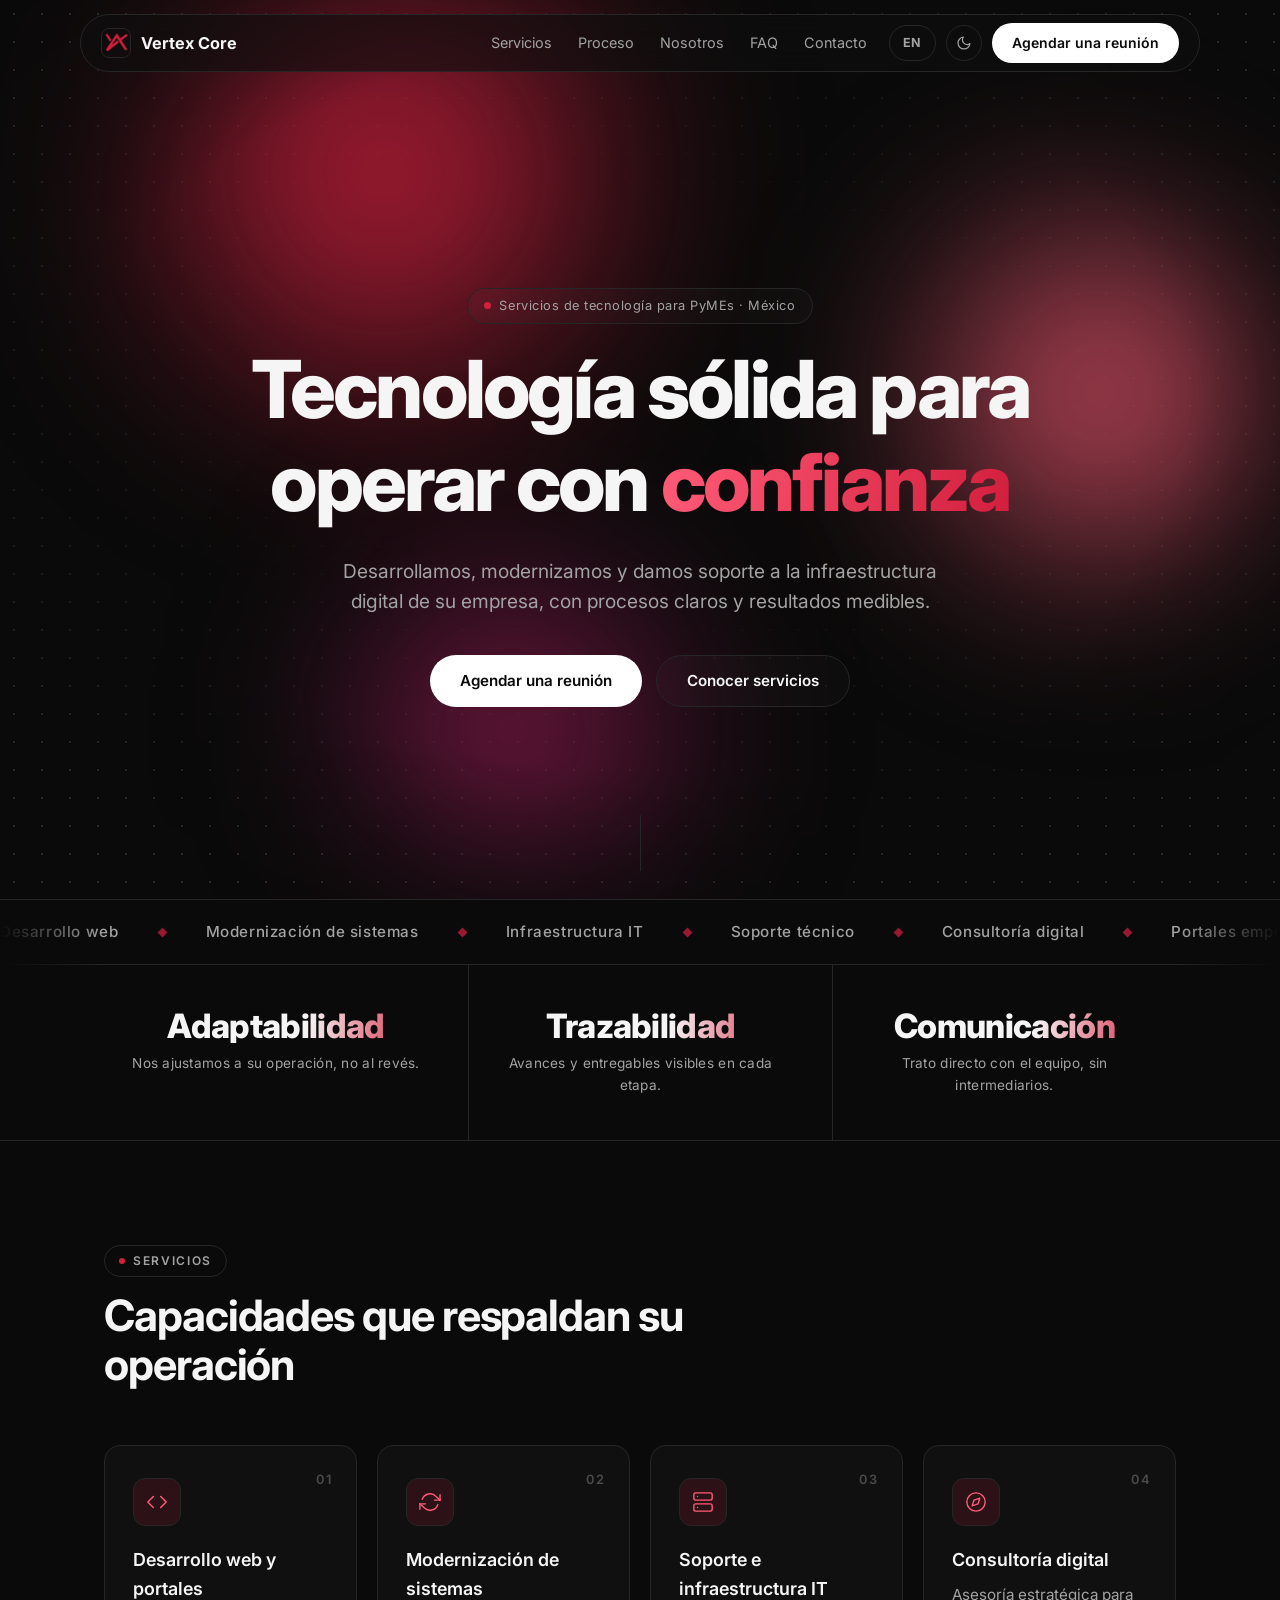
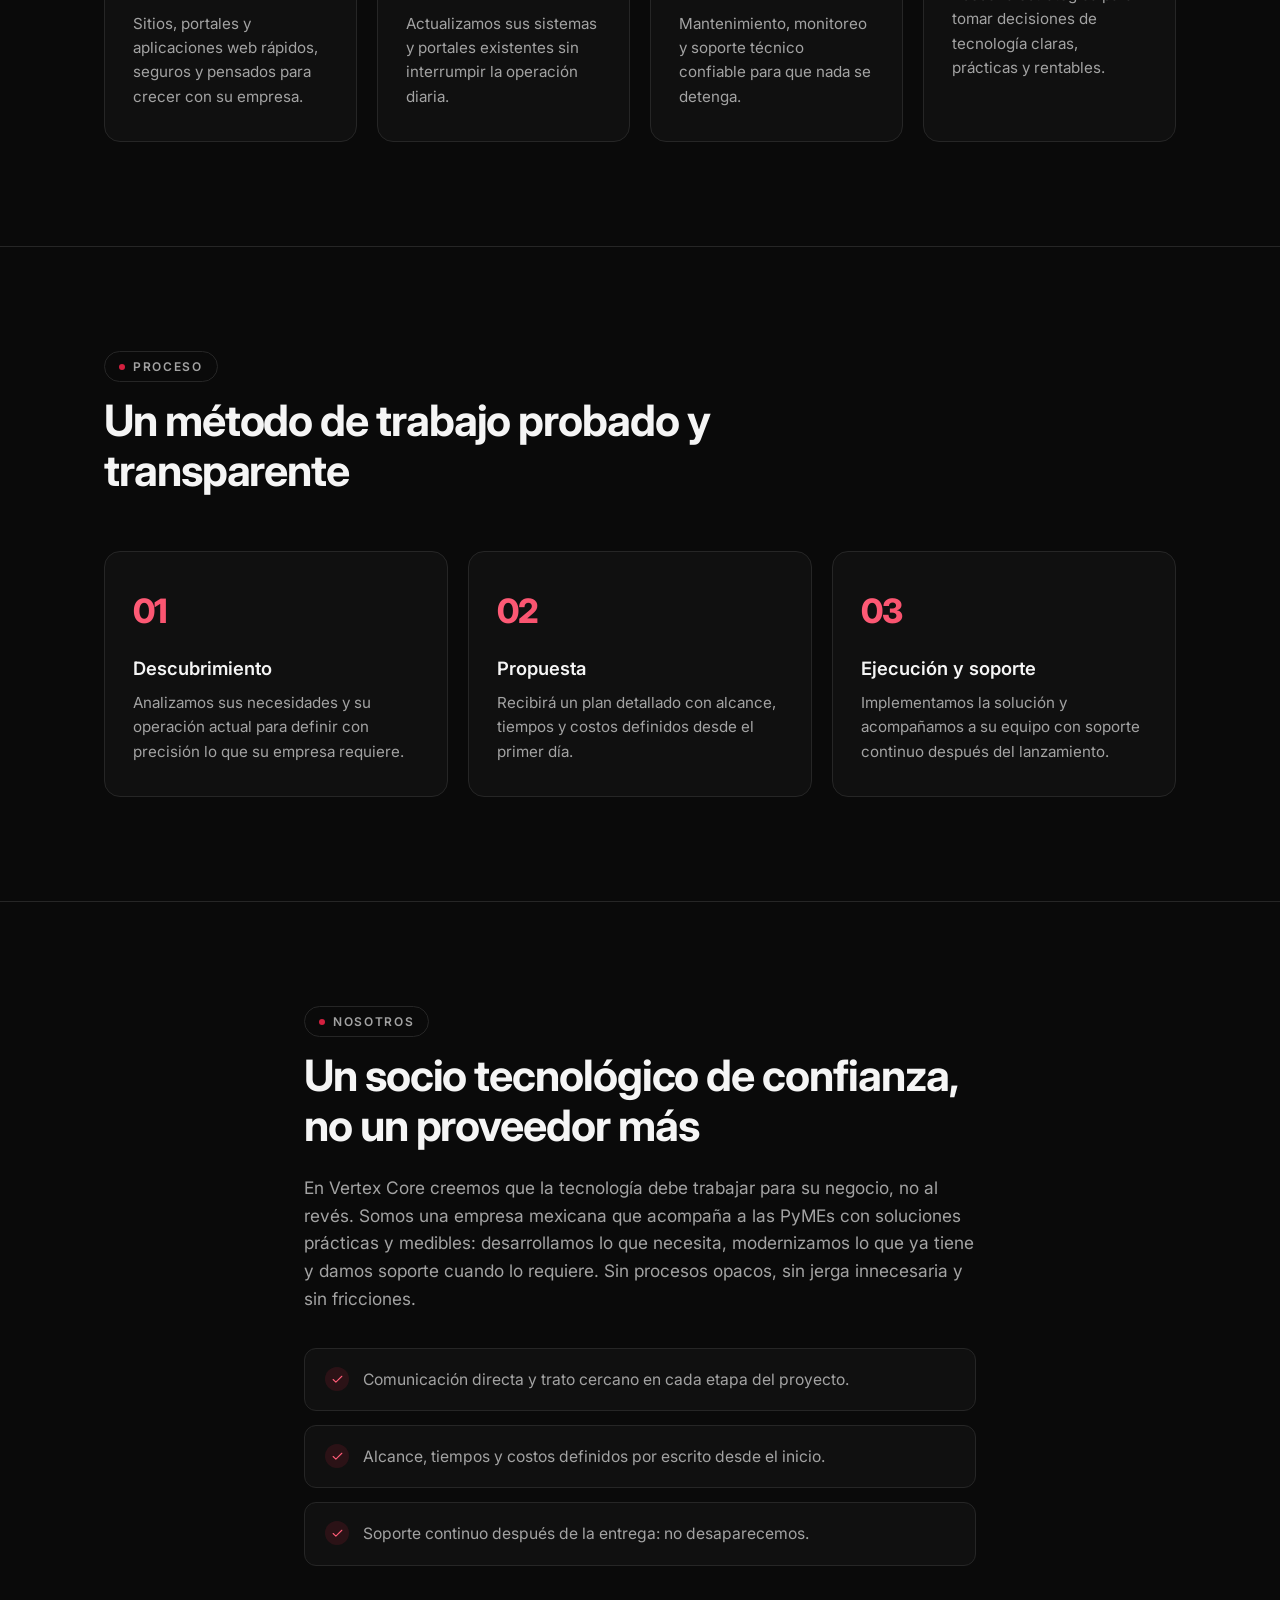
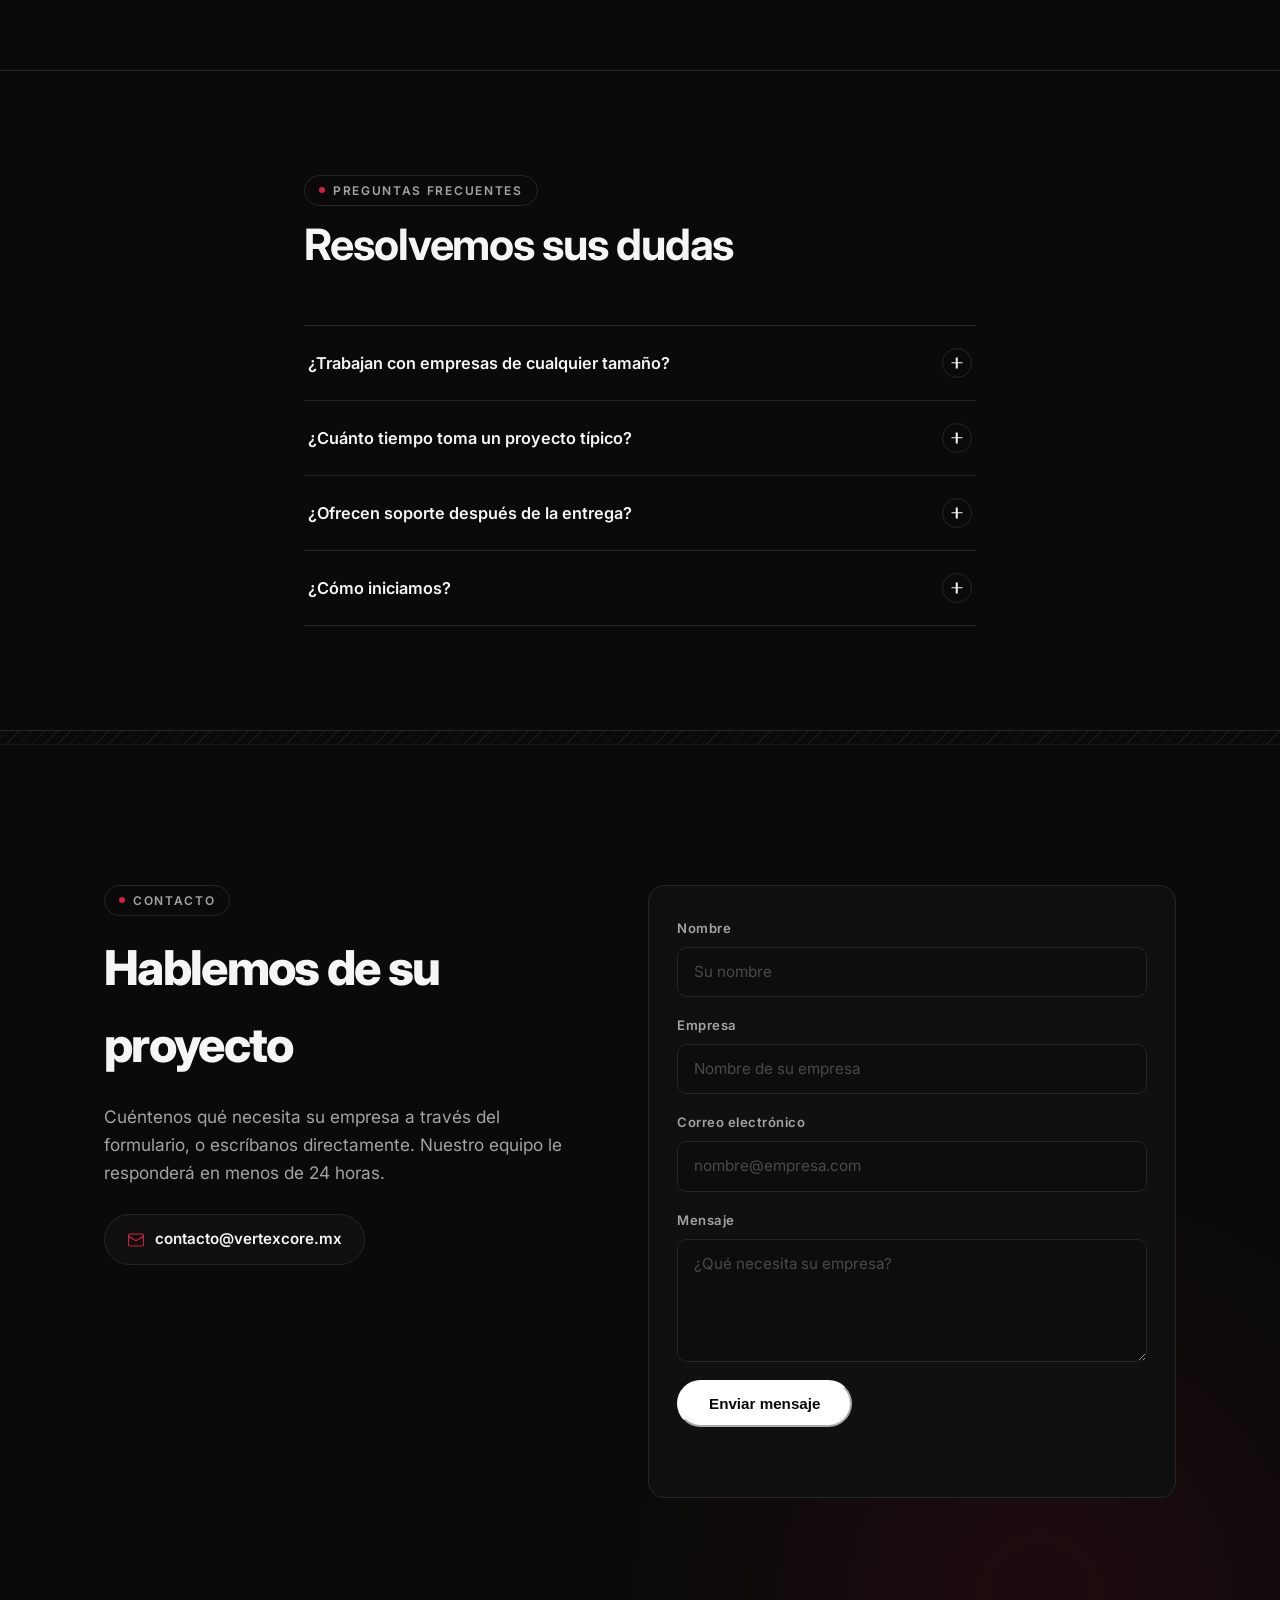
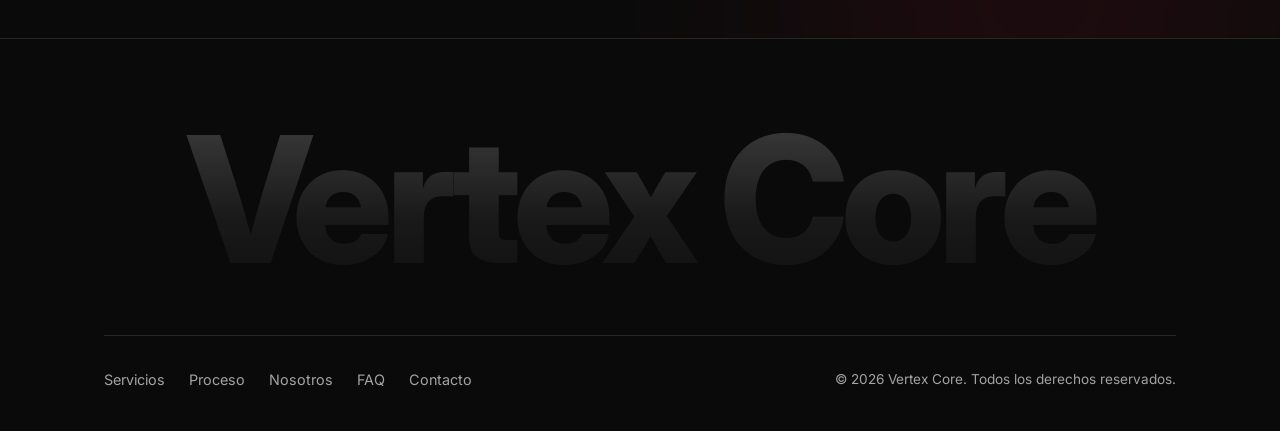
==== index.html @ cf93699a "Landing page Vertex Core: sitio estático ES/EN con tema claro/oscuro" ====
<!DOCTYPE html>
<html lang="es-MX" data-theme="dark">
<head>
  <meta charset="UTF-8" />
  <meta name="viewport" content="width=device-width, initial-scale=1.0" />

  <!-- Aplica el tema guardado antes de pintar (evita parpadeo) -->
  <script>
    document.documentElement.dataset.theme =
      localStorage.getItem("vc-theme") || "dark";
  </script>

  <!-- SEO básico -->
  <title>Vertex Core — Tecnología sólida para operar con confianza</title>
  <meta name="description" id="metaDesc" content="Vertex Core: desarrollo web, modernización de sistemas, soporte e infraestructura digital para PyMEs en México. Procesos claros y resultados medibles." />

  <!-- Open Graph -->
  <meta property="og:type" content="website" />
  <meta property="og:title" content="Vertex Core — Tecnología sólida para operar con confianza" />
  <meta property="og:description" content="Desarrollo web, modernización y soporte IT para PyMEs en México." />
  <meta property="og:locale" content="es_MX" />

  <!-- Favicon: logo de Vertex Core -->
  <link rel="icon" type="image/png" href="favicon.png" />

  <!-- Tipografía: Inter desde Google Fonts -->
  <link rel="preconnect" href="https://fonts.googleapis.com" />
  <link rel="preconnect" href="https://fonts.gstatic.com" crossorigin />
  <link href="https://fonts.googleapis.com/css2?family=Inter:wght@400;500;600;700;800&display=swap" rel="stylesheet" />

  <link rel="stylesheet" href="styles.css" />
</head>
<body>

  <!-- Velo superior: desvanece (blur progresivo) el contenido que pasa bajo la nav -->
  <div class="nav-fade" id="navFade" aria-hidden="true"></div>

  <!-- ============ NAVEGACIÓN FLOTANTE ============ -->
  <header class="nav" id="nav">
    <div class="nav__inner">
      <a href="#inicio" class="nav__logo" aria-label="Vertex Core — inicio">
        <img src="logo-128.png" alt="" class="nav__logo-mark" width="30" height="30" />
        <span class="nav__logo-text">Vertex Core</span>
      </a>

      <div class="nav__right">
        <nav class="nav__links" aria-label="Navegación principal">
          <a href="#servicios" data-i18n="nav.services">Servicios</a>
          <a href="#proceso" data-i18n="nav.process">Proceso</a>
          <a href="#nosotros" data-i18n="nav.about">Nosotros</a>
          <a href="#faq" data-i18n="nav.faq">FAQ</a>
          <a href="#contacto" data-i18n="nav.contact">Contacto</a>
        </nav>

        <!-- Toggle de idioma -->
        <button class="icon-btn icon-btn--lang" id="langToggle" aria-label="Switch to English">EN</button>

        <!-- Toggle de tema claro/oscuro -->
        <button class="icon-btn" id="themeToggle" aria-label="Cambiar tema">
          <svg class="icon-moon" viewBox="0 0 24 24" fill="none" stroke="currentColor" stroke-width="1.8" stroke-linecap="round" stroke-linejoin="round" aria-hidden="true"><path d="M21 12.79A9 9 0 1 1 11.21 3 7 7 0 0 0 21 12.79z"/></svg>
          <svg class="icon-sun" viewBox="0 0 24 24" fill="none" stroke="currentColor" stroke-width="1.8" stroke-linecap="round" stroke-linejoin="round" aria-hidden="true"><circle cx="12" cy="12" r="4"/><line x1="12" y1="2" x2="12" y2="4"/><line x1="12" y1="20" x2="12" y2="22"/><line x1="4.93" y1="4.93" x2="6.34" y2="6.34"/><line x1="17.66" y1="17.66" x2="19.07" y2="19.07"/><line x1="2" y1="12" x2="4" y2="12"/><line x1="20" y1="12" x2="22" y2="12"/><line x1="4.93" y1="19.07" x2="6.34" y2="17.66"/><line x1="17.66" y1="6.34" x2="19.07" y2="4.93"/></svg>
        </button>

        <a href="#contacto" class="btn btn--primary btn--sm nav__cta" data-i18n="nav.cta">Agendar una reunión</a>
      </div>

      <!-- Botón menú móvil -->
      <button class="nav__toggle" id="navToggle" aria-label="Abrir menú" aria-expanded="false">
        <span></span><span></span>
      </button>
    </div>

    <!-- Menú móvil desplegable -->
    <div class="nav__mobile" id="navMobile">
      <a href="#servicios" data-i18n="nav.services">Servicios</a>
      <a href="#proceso" data-i18n="nav.process">Proceso</a>
      <a href="#nosotros" data-i18n="nav.about">Nosotros</a>
      <a href="#faq" data-i18n="nav.faq">FAQ</a>
      <a href="#contacto" data-i18n="nav.contact">Contacto</a>
      <a href="#contacto" class="btn btn--primary" data-i18n="nav.cta">Agendar una reunión</a>
    </div>
  </header>

  <main id="inicio">

    <!-- ============ HERO ============ -->
    <section class="hero">
      <!-- Fondo: retícula de puntos + aurora suave con efecto "breath" -->
      <div class="hero__grid" id="heroGrid" aria-hidden="true"></div>
      <div class="hero__aurora" aria-hidden="true">
        <div class="hero__aurora-blob hero__aurora-blob--1"></div>
        <div class="hero__aurora-blob hero__aurora-blob--2"></div>
        <div class="hero__aurora-blob hero__aurora-blob--3"></div>
      </div>

      <div class="container hero__content">
        <!-- Entrada animada: cada línea sube y aparece al cargar -->
        <p class="hero__eyebrow anim-load" style="--ad: 0.1s">
          <span class="hero__eyebrow-dot"></span><span data-i18n="hero.eyebrow">Servicios de tecnología para PyMEs · México</span>
        </p>
        <h1 class="hero__title">
          <span class="line"><span class="line__inner" style="--ad: 0.25s" data-i18n="hero.l1">Tecnología sólida para</span></span>
          <span class="line"><span class="line__inner" style="--ad: 0.4s" data-i18n-html="hero.l2">operar con <span class="text-gradient">confianza</span></span></span>
        </h1>
        <p class="hero__subtitle anim-load" style="--ad: 0.6s" data-i18n="hero.subtitle">
          Desarrollamos, modernizamos y damos soporte a la infraestructura
          digital de su empresa, con procesos claros y resultados medibles.
        </p>
        <div class="hero__actions anim-load" style="--ad: 0.75s">
          <a href="#contacto" class="btn btn--primary" data-i18n="hero.cta1">Agendar una reunión</a>
          <a href="#servicios" class="btn btn--secondary" data-i18n="hero.cta2">Conocer servicios</a>
        </div>
      </div>

      <!-- Indicador de scroll -->
      <div class="hero__scroll anim-load" style="--ad: 1.1s" aria-hidden="true">
        <span class="hero__scroll-line"></span>
      </div>
    </section>

    <!-- ============ MARQUESINA DE ESPECIALIDADES ============ -->
    <div class="marquee" aria-hidden="true">
      <div class="marquee__track">
        <!-- El contenido se duplica para lograr el desplazamiento infinito -->
        <span data-i18n="mq.1">Desarrollo web</span><i></i>
        <span data-i18n="mq.2">Modernización de sistemas</span><i></i>
        <span data-i18n="mq.3">Infraestructura IT</span><i></i>
        <span data-i18n="mq.4">Soporte técnico</span><i></i>
        <span data-i18n="mq.5">Consultoría digital</span><i></i>
        <span data-i18n="mq.6">Portales empresariales</span><i></i>
        <span data-i18n="mq.1">Desarrollo web</span><i></i>
        <span data-i18n="mq.2">Modernización de sistemas</span><i></i>
        <span data-i18n="mq.3">Infraestructura IT</span><i></i>
        <span data-i18n="mq.4">Soporte técnico</span><i></i>
        <span data-i18n="mq.5">Consultoría digital</span><i></i>
        <span data-i18n="mq.6">Portales empresariales</span><i></i>
      </div>
    </div>

    <!-- ============ PILARES ============ -->
    <section class="metrics">
      <div class="container grid grid--metrics">
        <div class="metric reveal">
          <p class="metric__value metric__value--word" data-i18n="pillars.1t">Adaptabilidad</p>
          <p class="metric__label" data-i18n="pillars.1d">Nos ajustamos a su operación, no al revés.</p>
        </div>
        <div class="metric reveal">
          <p class="metric__value metric__value--word" data-i18n="pillars.2t">Trazabilidad</p>
          <p class="metric__label" data-i18n="pillars.2d">Avances y entregables visibles en cada etapa.</p>
        </div>
        <div class="metric reveal">
          <p class="metric__value metric__value--word" data-i18n="pillars.3t">Comunicación</p>
          <p class="metric__label" data-i18n="pillars.3d">Trato directo con el equipo, sin intermediarios.</p>
        </div>
      </div>
    </section>

    <!-- ============ SERVICIOS ============ -->
    <section class="section" id="servicios">
      <div class="container">
        <div class="section__head reveal">
          <p class="section__label" data-i18n="services.label">Servicios</p>
          <h2 class="section__title title-reveal">
            <span class="line"><span class="line__inner line__inner--scroll" data-i18n="services.title">Capacidades que respaldan su operación</span></span>
          </h2>
        </div>

        <div class="grid grid--services">
          <article class="card reveal">
            <span class="card__number">01</span>
            <div class="card__icon" aria-hidden="true">
              <svg viewBox="0 0 24 24" fill="none" stroke="currentColor" stroke-width="1.5" stroke-linecap="round" stroke-linejoin="round"><polyline points="16 18 22 12 16 6"/><polyline points="8 6 2 12 8 18"/></svg>
            </div>
            <h3 class="card__title" data-i18n="services.1t">Desarrollo web y portales</h3>
            <p class="card__text" data-i18n="services.1d">Sitios, portales y aplicaciones web rápidos, seguros y pensados para crecer con su empresa.</p>
          </article>

          <article class="card reveal">
            <span class="card__number">02</span>
            <div class="card__icon" aria-hidden="true">
              <svg viewBox="0 0 24 24" fill="none" stroke="currentColor" stroke-width="1.5" stroke-linecap="round" stroke-linejoin="round"><polyline points="23 4 23 10 17 10"/><polyline points="1 20 1 14 7 14"/><path d="M3.51 9a9 9 0 0 1 14.85-3.36L23 10M1 14l4.64 4.36A9 9 0 0 0 20.49 15"/></svg>
            </div>
            <h3 class="card__title" data-i18n="services.2t">Modernización de sistemas</h3>
            <p class="card__text" data-i18n="services.2d">Actualizamos sus sistemas y portales existentes sin interrumpir la operación diaria.</p>
          </article>

          <article class="card reveal">
            <span class="card__number">03</span>
            <div class="card__icon" aria-hidden="true">
              <svg viewBox="0 0 24 24" fill="none" stroke="currentColor" stroke-width="1.5" stroke-linecap="round" stroke-linejoin="round"><rect x="2" y="2" width="20" height="8" rx="2"/><rect x="2" y="14" width="20" height="8" rx="2"/><line x1="6" y1="6" x2="6.01" y2="6"/><line x1="6" y1="18" x2="6.01" y2="18"/></svg>
            </div>
            <h3 class="card__title" data-i18n="services.3t">Soporte e infraestructura IT</h3>
            <p class="card__text" data-i18n="services.3d">Mantenimiento, monitoreo y soporte técnico confiable para que nada se detenga.</p>
          </article>

          <article class="card reveal">
            <span class="card__number">04</span>
            <div class="card__icon" aria-hidden="true">
              <svg viewBox="0 0 24 24" fill="none" stroke="currentColor" stroke-width="1.5" stroke-linecap="round" stroke-linejoin="round"><circle cx="12" cy="12" r="10"/><polygon points="16.24 7.76 14.12 14.12 7.76 16.24 9.88 9.88 16.24 7.76"/></svg>
            </div>
            <h3 class="card__title" data-i18n="services.4t">Consultoría digital</h3>
            <p class="card__text" data-i18n="services.4d">Asesoría estratégica para tomar decisiones de tecnología claras, prácticas y rentables.</p>
          </article>
        </div>
      </div>
    </section>

    <!-- ============ PROCESO ============ -->
    <section class="section" id="proceso">
      <div class="container">
        <div class="section__head reveal">
          <p class="section__label" data-i18n="process.label">Proceso</p>
          <h2 class="section__title title-reveal">
            <span class="line"><span class="line__inner line__inner--scroll" data-i18n="process.title">Un método de trabajo probado y transparente</span></span>
          </h2>
        </div>

        <ol class="grid grid--steps">
          <li class="step reveal">
            <span class="step__number">01</span>
            <h3 class="step__title" data-i18n="process.1t">Descubrimiento</h3>
            <p class="step__text" data-i18n="process.1d">Analizamos sus necesidades y su operación actual para definir con precisión lo que su empresa requiere.</p>
          </li>
          <li class="step reveal">
            <span class="step__number">02</span>
            <h3 class="step__title" data-i18n="process.2t">Propuesta</h3>
            <p class="step__text" data-i18n="process.2d">Recibirá un plan detallado con alcance, tiempos y costos definidos desde el primer día.</p>
          </li>
          <li class="step reveal">
            <span class="step__number">03</span>
            <h3 class="step__title" data-i18n="process.3t">Ejecución y soporte</h3>
            <p class="step__text" data-i18n="process.3d">Implementamos la solución y acompañamos a su equipo con soporte continuo después del lanzamiento.</p>
          </li>
        </ol>
      </div>
    </section>

    <!-- ============ NOSOTROS ============ -->
    <section class="section" id="nosotros">
      <div class="container container--narrow reveal">
        <p class="section__label" data-i18n="about.label">Nosotros</p>
        <h2 class="section__title title-reveal">
          <span class="line"><span class="line__inner line__inner--scroll" data-i18n="about.title">Un socio tecnológico de confianza, no un proveedor más</span></span>
        </h2>
        <p class="section__text" data-i18n="about.text">
          En Vertex Core creemos que la tecnología debe trabajar para su
          negocio, no al revés. Somos una empresa mexicana que acompaña a las
          PyMEs con soluciones prácticas y medibles: desarrollamos lo que
          necesita, modernizamos lo que ya tiene y damos soporte cuando lo
          requiere. Sin procesos opacos, sin jerga innecesaria y sin fricciones.
        </p>

        <!-- Diferenciadores -->
        <ul class="values">
          <li class="values__item reveal">
            <span class="values__check" aria-hidden="true">
              <svg viewBox="0 0 24 24" fill="none" stroke="currentColor" stroke-width="2" stroke-linecap="round" stroke-linejoin="round"><polyline points="20 6 9 17 4 12"/></svg>
            </span>
            <span data-i18n="about.v1">Comunicación directa y trato cercano en cada etapa del proyecto.</span>
          </li>
          <li class="values__item reveal">
            <span class="values__check" aria-hidden="true">
              <svg viewBox="0 0 24 24" fill="none" stroke="currentColor" stroke-width="2" stroke-linecap="round" stroke-linejoin="round"><polyline points="20 6 9 17 4 12"/></svg>
            </span>
            <span data-i18n="about.v2">Alcance, tiempos y costos definidos por escrito desde el inicio.</span>
          </li>
          <li class="values__item reveal">
            <span class="values__check" aria-hidden="true">
              <svg viewBox="0 0 24 24" fill="none" stroke="currentColor" stroke-width="2" stroke-linecap="round" stroke-linejoin="round"><polyline points="20 6 9 17 4 12"/></svg>
            </span>
            <span data-i18n="about.v3">Soporte continuo después de la entrega: no desaparecemos.</span>
          </li>
        </ul>
      </div>
    </section>

    <!-- ============ FAQ ============ -->
    <section class="section" id="faq">
      <div class="container container--narrow">
        <div class="section__head reveal">
          <p class="section__label" data-i18n="faq.label">Preguntas frecuentes</p>
          <h2 class="section__title title-reveal">
            <span class="line"><span class="line__inner line__inner--scroll" data-i18n="faq.title">Resolvemos sus dudas</span></span>
          </h2>
        </div>

        <div class="faq reveal">
          <div class="faq__item">
            <button class="faq__question" aria-expanded="false">
              <span data-i18n="faq.q1">¿Trabajan con empresas de cualquier tamaño?</span>
              <span class="faq__icon" aria-hidden="true"></span>
            </button>
            <div class="faq__answer">
              <p data-i18n="faq.a1">Nos especializamos en PyMEs. Nuestros procesos, tiempos y costos están pensados para empresas que necesitan avanzar sin fricciones ni estructuras corporativas complejas.</p>
            </div>
          </div>

          <div class="faq__item">
            <button class="faq__question" aria-expanded="false">
              <span data-i18n="faq.q2">¿Cuánto tiempo toma un proyecto típico?</span>
              <span class="faq__icon" aria-hidden="true"></span>
            </button>
            <div class="faq__answer">
              <p data-i18n="faq.a2">Depende del alcance, pero siempre lo definimos por escrito en la propuesta, antes de iniciar. Un sitio web puede tomar semanas; una modernización de sistemas se planea por fases para no detener su operación.</p>
            </div>
          </div>

          <div class="faq__item">
            <button class="faq__question" aria-expanded="false">
              <span data-i18n="faq.q3">¿Ofrecen soporte después de la entrega?</span>
              <span class="faq__icon" aria-hidden="true"></span>
            </button>
            <div class="faq__answer">
              <p data-i18n="faq.a3">Sí. Todos nuestros proyectos incluyen acompañamiento posterior al lanzamiento, y contamos con planes de soporte continuo para mantenimiento, monitoreo y mejoras evolutivas.</p>
            </div>
          </div>

          <div class="faq__item">
            <button class="faq__question" aria-expanded="false">
              <span data-i18n="faq.q4">¿Cómo iniciamos?</span>
              <span class="faq__icon" aria-hidden="true"></span>
            </button>
            <div class="faq__answer">
              <p data-i18n="faq.a4">Con una reunión o mensaje de descubrimiento, sin costo ni compromiso. Escuchamos sus necesidades y le presentamos una propuesta clara con alcance, tiempos y costos definidos.</p>
            </div>
          </div>
        </div>
      </div>
    </section>

    <!-- Tira de textura diagonal (separador estilo Arion) -->
    <div class="hatch" aria-hidden="true"></div>

    <!-- ============ CONTACTO ============ -->
    <section class="section section--cta" id="contacto">
      <div class="container">
        <div class="contact">
          <!-- Columna izquierda: información y correo directo -->
          <div class="contact__info reveal">
            <p class="section__label" data-i18n="contact.label">Contacto</p>
            <h2 class="cta__title title-reveal">
              <span class="line"><span class="line__inner line__inner--scroll" data-i18n="contact.title">Hablemos de su proyecto</span></span>
            </h2>
            <p class="cta__text" data-i18n="contact.text">
              Cuéntenos qué necesita su empresa a través del formulario,
              o escríbanos directamente. Nuestro equipo le responderá
              en menos de 24 horas.
            </p>
            <!-- TODO: reemplazar con el correo definitivo (Zoho Mail) antes de publicar -->
            <a href="mailto:contacto@vertexcore.mx" class="contact__email">
              <svg viewBox="0 0 24 24" fill="none" stroke="currentColor" stroke-width="1.5" stroke-linecap="round" stroke-linejoin="round" aria-hidden="true"><rect x="2" y="4" width="20" height="16" rx="2"/><path d="m22 7-10 6L2 7"/></svg>
              contacto@vertexcore.mx
            </a>
          </div>

          <!-- Columna derecha: formulario -->
          <!-- El envío se procesa con FormSubmit (ver script.js); si falla, se abre el cliente de correo -->
          <form class="contact__form reveal" id="contactForm" novalidate>
            <div class="field">
              <label for="nombre" data-i18n="form.name">Nombre</label>
              <input type="text" id="nombre" name="nombre" data-i18n-ph="form.namePh" placeholder="Su nombre" required />
            </div>
            <div class="field">
              <label for="empresa" data-i18n="form.company">Empresa</label>
              <input type="text" id="empresa" name="empresa" data-i18n-ph="form.companyPh" placeholder="Nombre de su empresa" />
            </div>
            <div class="field">
              <label for="email" data-i18n="form.email">Correo electrónico</label>
              <input type="email" id="email" name="email" data-i18n-ph="form.emailPh" placeholder="nombre@empresa.com" required />
            </div>
            <div class="field">
              <label for="mensaje" data-i18n="form.message">Mensaje</label>
              <textarea id="mensaje" name="mensaje" rows="4" data-i18n-ph="form.messagePh" placeholder="¿Qué necesita su empresa?" required></textarea>
            </div>
            <button type="submit" class="btn btn--primary contact__submit" data-i18n="form.submit">Enviar mensaje</button>
            <p class="contact__status" id="formStatus" role="status" aria-live="polite"></p>
          </form>
        </div>
      </div>
    </section>

  </main>

  <!-- ============ FOOTER ============ -->
  <footer class="footer">
    <div class="container">
      <p class="footer__brand" aria-hidden="true">Vertex Core</p>
      <div class="footer__row">
        <nav class="footer__links" aria-label="Enlaces del pie de página">
          <a href="#servicios" data-i18n="nav.services">Servicios</a>
          <a href="#proceso" data-i18n="nav.process">Proceso</a>
          <a href="#nosotros" data-i18n="nav.about">Nosotros</a>
          <a href="#faq" data-i18n="nav.faq">FAQ</a>
          <a href="#contacto" data-i18n="nav.contact">Contacto</a>
        </nav>
        <p class="footer__copy" data-i18n="footer.copy">© 2026 Vertex Core. Todos los derechos reservados.</p>
      </div>
    </div>
  </footer>

  <script src="script.js"></script>
</body>
</html>
---- styles.css ----
/* ============================================================
   Vertex Core — Landing Page
   Estilo: dark SaaS (Arion) con formalidad corporativa
   Color de marca: rojo #D4203F (tomado del logo)
   Temas: oscuro (default) y claro, vía [data-theme] en <html>
   ============================================================ */

/* ---------- Variables de tema ---------- */
:root {
  --accent: #D4203F;              /* rojo Vertex (logo) */
  --accent-soft: rgba(212, 32, 63, 0.14);
  --accent-glow: rgba(212, 32, 63, 0.4);
  --radius: 16px;
  --font: "Inter", system-ui, -apple-system, sans-serif;
}

/* Tema oscuro (default) */
:root,
[data-theme="dark"] {
  color-scheme: dark;
  --bg: #0A0A0A;
  --bg-card: #101010;
  --text: #F5F5F5;
  --text-muted: #A3A3A3;
  --border: #262626;
  --faint: #4A4A4A;
  --chip-bg: rgba(255, 255, 255, 0.02);
  --nav-bg: rgba(14, 14, 14, 0.65);
  --nav-bg-scrolled: rgba(12, 12, 12, 0.9);
  --grid-dot: #2A2A2A;
  --field-bg: #0D0D0D;
  --placeholder: #4A4A4A;
  --btn-bg: #FFFFFF;
  --btn-color: #0A0A0A;
  --btn-bg-hover: #FFE9ED;
  --fade-bg: linear-gradient(to bottom, rgba(10, 10, 10, 0.85), transparent);
  --brand-grad: linear-gradient(180deg, #3D3D3D 0%, #1A1A1A 60%, transparent 130%);
  --nav-shadow: 0 12px 40px rgba(0, 0, 0, 0.55);
}

/* Tema claro */
[data-theme="light"] {
  color-scheme: light;
  --bg: #FAFAFA;
  --bg-card: #FFFFFF;
  --text: #141414;
  --text-muted: #5C5C5C;
  --border: #E4E4E4;
  --faint: #B8B8B8;
  --chip-bg: rgba(0, 0, 0, 0.03);
  --nav-bg: rgba(255, 255, 255, 0.7);
  --nav-bg-scrolled: rgba(255, 255, 255, 0.92);
  --grid-dot: #E1E1E1;
  --field-bg: #F3F3F3;
  --placeholder: #9A9A9A;
  --accent-soft: rgba(212, 32, 63, 0.09);
  --accent-glow: rgba(212, 32, 63, 0.25);
  --btn-bg: #141414;
  --btn-color: #FFFFFF;
  --btn-bg-hover: #2E2E2E;
  --fade-bg: linear-gradient(to bottom, rgba(250, 250, 250, 0.9), transparent);
  --brand-grad: linear-gradient(180deg, #8A8A8A 0%, #C4C4C4 60%, transparent 130%);
  --nav-shadow: 0 12px 40px rgba(0, 0, 0, 0.12);
}

/* ---------- Reset ---------- */
*,
*::before,
*::after {
  margin: 0;
  padding: 0;
  box-sizing: border-box;
}

html {
  scroll-behavior: smooth;
  scroll-padding-top: 96px;
}

body {
  font-family: var(--font);
  background: var(--bg);
  color: var(--text);
  line-height: 1.6;
  -webkit-font-smoothing: antialiased;
  overflow-x: hidden;
  /* transición suave al cambiar de tema */
  transition: background 0.4s ease, color 0.4s ease;
}

a {
  color: inherit;
  text-decoration: none;
}

img,
svg {
  display: block;
}

::selection {
  background: var(--accent);
  color: #fff;
}

/* ---------- Utilidades ---------- */
.container {
  width: 100%;
  max-width: 1120px;
  margin-inline: auto;
  padding-inline: 24px;
}

.container--narrow {
  max-width: 720px;
}

/* Texto con degradado rojo animado (palabra destacada del hero) */
.text-gradient {
  background: linear-gradient(100deg, #FF5C77, var(--accent) 40%, #8F1229 60%, #FF5C77);
  background-size: 250% 100%;
  -webkit-background-clip: text;
  background-clip: text;
  color: transparent;
  animation: gradient-shift 6s ease-in-out infinite;
}

@keyframes gradient-shift {
  0%, 100% { background-position: 0% 50%; }
  50%      { background-position: 100% 50%; }
}

/* ---------- Animaciones de entrada ---------- */

/* Aparición al hacer scroll (activada desde script.js) */
.reveal {
  opacity: 0;
  transform: translateY(28px);
  transition: opacity 0.8s cubic-bezier(0.22, 1, 0.36, 1),
              transform 0.8s cubic-bezier(0.22, 1, 0.36, 1);
  /* --d: retardo escalonado opcional, lo asigna script.js */
  transition-delay: var(--d, 0s);
}

.reveal.is-visible {
  opacity: 1;
  transform: none;
}

/* Elementos del hero que entran al cargar la página (--ad: retardo) */
.anim-load {
  opacity: 0;
  animation: fade-up 0.9s cubic-bezier(0.22, 1, 0.36, 1) forwards;
  animation-delay: var(--ad, 0s);
}

@keyframes fade-up {
  from { opacity: 0; transform: translateY(24px); }
  to   { opacity: 1; transform: none; }
}

/* Líneas del titular: suben desde una máscara */
.line {
  display: block;
  overflow: hidden;
  padding-bottom: 0.08em; /* evita cortar descendentes (g, y, p) */
}

.line__inner {
  display: block;
  transform: translateY(110%);
  animation: line-up 1s cubic-bezier(0.22, 1, 0.36, 1) forwards;
  animation-delay: var(--ad, 0s);
}

@keyframes line-up {
  to { transform: translateY(0); }
}

/* ---------- Botones tipo "pill" ---------- */
.btn {
  position: relative;
  display: inline-flex;
  align-items: center;
  justify-content: center;
  padding: 13px 30px;
  border-radius: 999px;
  font-weight: 600;
  font-size: 0.95rem;
  cursor: pointer;
  transition: transform 0.25s ease, background 0.25s ease,
              border-color 0.25s ease, box-shadow 0.25s ease;
}

.btn--primary {
  background: var(--btn-bg);
  color: var(--btn-color);
}

.btn--primary:hover {
  transform: translateY(-2px);
  background: var(--btn-bg-hover);
  box-shadow: 0 0 0 1px rgba(212, 32, 63, 0.35),
              0 8px 32px var(--accent-glow);
}

.btn--secondary {
  border: 1px solid var(--border);
  color: var(--text);
  background: var(--chip-bg);
}

.btn--secondary:hover {
  transform: translateY(-2px);
  border-color: rgba(212, 32, 63, 0.6);
  background: var(--accent-soft);
}

.btn--sm {
  padding: 9px 20px;
  font-size: 0.875rem;
}

.btn--lg {
  padding: 16px 36px;
  font-size: 1.05rem;
}

/* ---------- Navegación flotante tipo "pill" ---------- */
.nav {
  position: fixed;
  top: 14px;
  left: 50%;
  transform: translateX(-50%);
  z-index: 100;
  width: min(1120px, calc(100% - 32px));
  border: 1px solid var(--border);
  border-radius: 999px;
  background: var(--nav-bg);
  backdrop-filter: blur(14px);
  -webkit-backdrop-filter: blur(14px);
  transition: background 0.3s ease, border-color 0.3s ease, box-shadow 0.3s ease;
}

.nav.is-scrolled {
  background: var(--nav-bg-scrolled);
  box-shadow: var(--nav-shadow);
}

.nav__inner {
  height: 56px;
  display: flex;
  align-items: center;
  gap: 20px;
  padding-inline: 20px;
}

.nav__logo {
  display: flex;
  align-items: center;
  gap: 10px;
  font-weight: 700;
  font-size: 1.02rem;
}

.nav__logo-mark {
  width: 30px;
  height: 30px;
  border-radius: 8px;
  border: 1px solid var(--border);
  object-fit: cover;
}

/* Bloque derecho: links + toggles + CTA */
.nav__right {
  display: flex;
  align-items: center;
  gap: 10px;
  margin-left: auto;
}

.nav__links {
  display: none;
  gap: 26px;
  margin-right: 12px;
}

.nav__links a {
  position: relative;
  color: var(--text-muted);
  font-size: 0.9rem;
  transition: color 0.2s ease;
}

/* Subrayado rojo animado en los links */
.nav__links a::after {
  content: "";
  position: absolute;
  left: 0;
  bottom: -4px;
  width: 100%;
  height: 1px;
  background: var(--accent);
  transform: scaleX(0);
  transform-origin: left;
  transition: transform 0.25s ease;
}

.nav__links a:hover {
  color: var(--text);
}

.nav__links a:hover::after {
  transform: scaleX(1);
}

.nav__cta {
  display: none;
}

/* Botones de icono: idioma y tema */
.icon-btn {
  display: grid;
  place-items: center;
  width: 36px;
  height: 36px;
  border: 1px solid var(--border);
  border-radius: 50%;
  background: transparent;
  color: var(--text-muted);
  cursor: pointer;
  transition: color 0.2s ease, border-color 0.2s ease, background 0.2s ease;
}

.icon-btn:hover {
  color: var(--accent);
  border-color: rgba(212, 32, 63, 0.55);
  background: var(--accent-soft);
}

.icon-btn svg {
  width: 16px;
  height: 16px;
}

/* Botón de idioma: pastilla con texto */
.icon-btn--lang {
  width: auto;
  padding: 0 13px;
  border-radius: 999px;
  font: inherit;
  font-size: 0.78rem;
  font-weight: 700;
  letter-spacing: 0.06em;
}

/* Sol/luna según el tema activo */
.icon-sun {
  display: none;
}

[data-theme="light"] .icon-sun {
  display: block;
}

[data-theme="light"] .icon-moon {
  display: none;
}

/* Botón hamburguesa (solo móvil) */
.nav__toggle {
  display: grid;
  gap: 6px;
  background: none;
  border: 0;
  cursor: pointer;
  padding: 8px;
  color: var(--text);
}

.nav__toggle span {
  width: 22px;
  height: 2px;
  background: currentColor;
  transition: transform 0.25s ease;
}

.nav__toggle[aria-expanded="true"] span:first-child {
  transform: translateY(4px) rotate(45deg);
}

.nav__toggle[aria-expanded="true"] span:last-child {
  transform: translateY(-4px) rotate(-45deg);
}

/* Menú móvil desplegable */
.nav__mobile {
  display: none;
  flex-direction: column;
  gap: 8px;
  margin-top: 8px;
  padding: 16px 20px 20px;
  background: var(--nav-bg-scrolled);
  border: 1px solid var(--border);
  border-radius: 20px;
}

.nav__mobile.is-open {
  display: flex;
}

.nav__mobile a:not(.btn) {
  padding: 10px 0;
  color: var(--text-muted);
  border-bottom: 1px solid var(--border);
}

.nav__mobile .btn {
  margin-top: 12px;
}

/* ---------- Hero ---------- */
.hero {
  position: relative;
  min-height: 100svh;
  display: flex;
  align-items: center;
  overflow: hidden;
  border-bottom: 1px solid var(--border);
}

/* Retícula de puntos de fondo */
.hero__grid {
  position: absolute;
  inset: 0;
  pointer-events: none;
  background-image: radial-gradient(circle, var(--grid-dot) 1px, transparent 1px);
  background-size: 28px 28px;
  mask-image: radial-gradient(ellipse 70% 60% at 50% 45%, transparent 30%, #000 100%);
  -webkit-mask-image: radial-gradient(ellipse 70% 60% at 50% 45%, transparent 30%, #000 100%);
}

/* Aurora suave con efecto "breath" (respiración):
   tres manchas de color difuminadas que pulsan y derivan lento.
   script.js le aplica parallax suave con el cursor */
.hero__aurora {
  position: absolute;
  inset: 0;
  pointer-events: none;
  transform: translate(var(--px, 0), var(--py, 0));
  transition: transform 0.6s cubic-bezier(0.22, 1, 0.36, 1);
  will-change: transform;
  /* la aurora se desvanece solo en los bordes extremos del hero */
  mask-image: radial-gradient(ellipse 95% 90% at 50% 45%, #000 45%, transparent 85%);
  -webkit-mask-image: radial-gradient(ellipse 95% 90% at 50% 45%, #000 45%, transparent 85%);
}

.hero__aurora-blob {
  position: absolute;
  border-radius: 50%;
  filter: blur(90px);
  animation: breath 8s ease-in-out infinite;
}

.hero__aurora-blob--1 {
  --o: 0.36;
  width: 48vw;
  height: 48vw;
  max-width: 620px;
  max-height: 620px;
  top: -15%;
  left: 6%;
  background: radial-gradient(circle, var(--accent) 0%, transparent 70%);
}

.hero__aurora-blob--2 {
  --o: 0.26;
  width: 36vw;
  height: 36vw;
  max-width: 480px;
  max-height: 480px;
  top: 18%;
  right: -4%;
  background: radial-gradient(circle, #FF5C77 0%, transparent 70%);
  animation-duration: 10s;
  animation-delay: -4s;
}

.hero__aurora-blob--3 {
  --o: 0.18;
  width: 32vw;
  height: 32vw;
  max-width: 420px;
  max-height: 420px;
  bottom: -4%;
  left: 24%;
  background: radial-gradient(circle, #A21C5B 0%, transparent 70%);
  animation-duration: 12s;
  animation-delay: -8s;
}

/* Respiración con recorrido amplio: se nota el movimiento */
@keyframes breath {
  0%, 100% { transform: translate(0, 0) scale(1);        opacity: var(--o); }
  50%      { transform: translate(8%, -6%) scale(1.25);  opacity: calc(var(--o) * 1.7); }
}

/* En modo claro la aurora se suaviza un poco */
[data-theme="light"] .hero__aurora-blob--1 { --o: 0.20; }
[data-theme="light"] .hero__aurora-blob--2 { --o: 0.14; }
[data-theme="light"] .hero__aurora-blob--3 { --o: 0.11; }

.hero__content {
  position: relative;
  padding-top: 96px;
  text-align: center;
}

/* Insignia tipo pill con punto rojo pulsante */
.hero__eyebrow {
  display: inline-flex;
  align-items: center;
  gap: 8px;
  margin-bottom: 22px;
  padding: 7px 16px;
  border: 1px solid var(--border);
  border-radius: 999px;
  background: var(--chip-bg);
  font-size: 0.8rem;
  letter-spacing: 0.04em;
  color: var(--text-muted);
}

.hero__eyebrow-dot {
  width: 7px;
  height: 7px;
  border-radius: 50%;
  background: var(--accent);
  animation: pulse-dot 2.2s ease-in-out infinite;
}

@keyframes pulse-dot {
  0%, 100% { box-shadow: 0 0 0 0 var(--accent-glow); }
  50%      { box-shadow: 0 0 0 6px transparent; }
}

.hero__title {
  font-size: clamp(2.5rem, 7.5vw, 5rem);
  font-weight: 800;
  line-height: 1.08;
  letter-spacing: -0.035em;
  max-width: 18ch;
  margin-inline: auto;
}

.hero__subtitle {
  margin: 24px auto 0;
  max-width: 54ch;
  color: var(--text-muted);
  font-size: clamp(1rem, 2.2vw, 1.2rem);
}

.hero__actions {
  margin-top: 38px;
  display: flex;
  flex-wrap: wrap;
  justify-content: center;
  gap: 14px;
}

/* Indicador de scroll con línea animada */
.hero__scroll {
  position: absolute;
  bottom: 28px;
  left: 50%;
  transform: translateX(-50%);
}

.hero__scroll-line {
  display: block;
  width: 1px;
  height: 56px;
  background: var(--border);
  position: relative;
  overflow: hidden;
}

.hero__scroll-line::after {
  content: "";
  position: absolute;
  top: -50%;
  left: 0;
  width: 100%;
  height: 50%;
  background: var(--accent);
  animation: scroll-hint 2s cubic-bezier(0.65, 0, 0.35, 1) infinite;
}

@keyframes scroll-hint {
  to { top: 110%; }
}

/* ---------- Marquesina de especialidades ---------- */
.marquee {
  overflow: hidden;
  border-bottom: 1px solid var(--border);
  padding: 20px 0;
  mask-image: linear-gradient(90deg, transparent, #000 8%, #000 92%, transparent);
  -webkit-mask-image: linear-gradient(90deg, transparent, #000 8%, #000 92%, transparent);
}

.marquee__track {
  display: flex;
  align-items: center;
  gap: 40px;
  width: max-content;
  animation: marquee 30s linear infinite;
}

.marquee:hover .marquee__track {
  animation-play-state: paused;
}

.marquee__track span {
  font-size: 0.95rem;
  font-weight: 500;
  letter-spacing: 0.04em;
  color: var(--text-muted);
  white-space: nowrap;
}

/* Separador: rombo rojo entre elementos */
.marquee__track i {
  width: 7px;
  height: 7px;
  background: var(--accent);
  transform: rotate(45deg);
  flex-shrink: 0;
  opacity: 0.7;
}

@keyframes marquee {
  to { transform: translateX(-50%); }
}

/* ---------- Métricas ---------- */
.metrics {
  border-bottom: 1px solid var(--border);
}

.grid--metrics {
  display: grid;
  grid-template-columns: repeat(2, 1fr);
}

.metric {
  padding: 44px 24px;
  text-align: center;
  border-left: 1px solid var(--border);
}

.metric:first-child {
  border-left: 0;
}

.metric__value {
  font-size: clamp(2.2rem, 5vw, 3.2rem);
  font-weight: 800;
  letter-spacing: -0.03em;
  line-height: 1;
}

.metric__value em {
  font-style: normal;
  color: var(--accent);
}

/* Variante "palabra clave" (pilares en lugar de cifras) */
.metric__value--word {
  font-size: clamp(1.5rem, 3.2vw, 2.1rem);
  letter-spacing: -0.02em;
  background: linear-gradient(100deg, var(--text) 60%, var(--accent));
  -webkit-background-clip: text;
  background-clip: text;
  color: transparent;
}

.metric__label {
  margin-top: 10px;
  font-size: 0.85rem;
  color: var(--text-muted);
  letter-spacing: 0.02em;
}

/* ---------- Secciones genéricas ---------- */
.section {
  padding: 104px 0;
  border-bottom: 1px solid var(--border);
}

.section__head {
  margin-bottom: 52px;
}

/* Etiqueta de sección tipo pill con punto rojo */
.section__label {
  display: inline-flex;
  align-items: center;
  gap: 8px;
  margin-bottom: 14px;
  padding: 5px 14px;
  border: 1px solid var(--border);
  border-radius: 999px;
  font-size: 0.75rem;
  font-weight: 600;
  letter-spacing: 0.14em;
  text-transform: uppercase;
  color: var(--text-muted);
}

.section__label::before {
  content: "";
  width: 6px;
  height: 6px;
  border-radius: 50%;
  background: var(--accent);
}

.section__title {
  font-size: clamp(1.8rem, 4.5vw, 2.7rem);
  font-weight: 700;
  letter-spacing: -0.025em;
  line-height: 1.15;
  max-width: 24ch;
}

.section__text {
  margin-top: 20px;
  color: var(--text-muted);
  font-size: 1.08rem;
}

/* ---------- Grids ---------- */
.grid {
  display: grid;
  gap: 20px;
}

.grid--services {
  grid-template-columns: 1fr;
}

.grid--steps {
  grid-template-columns: 1fr;
  list-style: none;
}

/* ---------- Tarjetas con efecto "spotlight" ----------
   script.js actualiza --mx / --my con la posición del cursor */
.card,
.step {
  position: relative;
  overflow: hidden;
  padding: 32px 28px;
  background: var(--bg-card);
  border: 1px solid var(--border);
  border-radius: var(--radius);
  transition: transform 0.3s ease, border-color 0.3s ease, background 0.4s ease;
}

/* Brillo rojo que sigue al cursor */
.card::before,
.step::before {
  content: "";
  position: absolute;
  inset: 0;
  background: radial-gradient(320px circle at var(--mx, 50%) var(--my, 50%),
                              var(--accent-soft), transparent 65%);
  opacity: 0;
  transition: opacity 0.35s ease;
  pointer-events: none;
}

.card:hover,
.step:hover {
  transform: translateY(-4px);
  border-color: rgba(212, 32, 63, 0.45);
}

.card:hover::before,
.step:hover::before {
  opacity: 1;
}

/* Número de la tarjeta (esquina superior derecha) */
.card__number {
  position: absolute;
  top: 24px;
  right: 24px;
  font-size: 0.8rem;
  font-weight: 600;
  letter-spacing: 0.1em;
  color: var(--faint);
  transition: color 0.3s ease;
}

.card:hover .card__number {
  color: var(--accent);
}

.card__icon {
  position: relative;
  display: grid;
  place-items: center;
  width: 48px;
  height: 48px;
  margin-bottom: 20px;
  border: 1px solid var(--border);
  border-radius: 12px;
  background: var(--accent-soft);
  color: #FF5C77;
  transition: box-shadow 0.3s ease, border-color 0.3s ease;
}

[data-theme="light"] .card__icon {
  color: var(--accent);
}

.card:hover .card__icon {
  border-color: rgba(212, 32, 63, 0.5);
  box-shadow: 0 0 24px var(--accent-glow);
}

.card__icon svg {
  width: 22px;
  height: 22px;
}

.card__title {
  position: relative;
  font-size: 1.12rem;
  font-weight: 600;
  margin-bottom: 8px;
}

.card__text {
  position: relative;
  color: var(--text-muted);
  font-size: 0.95rem;
}

/* ---------- Pasos del proceso ---------- */
.step__number {
  position: relative;
  display: block;
  margin-bottom: 16px;
  font-size: 2.1rem;
  font-weight: 800;
  letter-spacing: -0.02em;
  background: linear-gradient(100deg, #FF5C77, var(--accent));
  -webkit-background-clip: text;
  background-clip: text;
  color: transparent;
}

.step__title {
  position: relative;
  font-size: 1.15rem;
  font-weight: 600;
  margin-bottom: 8px;
}

.step__text {
  position: relative;
  color: var(--text-muted);
  font-size: 0.95rem;
}

/* ---------- Diferenciadores (Nosotros) ---------- */
.values {
  list-style: none;
  margin-top: 36px;
  display: grid;
  gap: 14px;
}

.values__item {
  display: flex;
  align-items: flex-start;
  gap: 14px;
  padding: 18px 20px;
  border: 1px solid var(--border);
  border-radius: 12px;
  background: var(--bg-card);
  color: var(--text-muted);
  font-size: 0.98rem;
  transition: border-color 0.3s ease, transform 0.3s ease, background 0.4s ease;
}

.values__item:hover {
  border-color: rgba(212, 32, 63, 0.4);
  transform: translateX(4px);
}

.values__check {
  display: grid;
  place-items: center;
  width: 24px;
  height: 24px;
  flex-shrink: 0;
  border-radius: 50%;
  background: var(--accent-soft);
  color: #FF5C77;
}

[data-theme="light"] .values__check {
  color: var(--accent);
}

.values__check svg {
  width: 13px;
  height: 13px;
}

/* ---------- Contacto ---------- */
.section--cta {
  position: relative;
  padding: 140px 0;
  overflow: hidden;
  text-align: left;
}

/* Resplandor rojo detrás del CTA, también con respiración */
.section--cta::before {
  content: "";
  position: absolute;
  left: 50%;
  bottom: -40%;
  width: 70vw;
  max-width: 800px;
  aspect-ratio: 1;
  background: radial-gradient(circle, var(--accent) 0%, transparent 65%);
  filter: blur(120px);
  opacity: 0.15;
  pointer-events: none;
  animation: cta-breath 8s ease-in-out infinite;
}

@keyframes cta-breath {
  0%, 100% { transform: translateX(-50%) scale(1);    opacity: 0.12; }
  50%      { transform: translateX(-50%) scale(1.15); opacity: 0.22; }
}

[data-theme="light"] .section--cta::before {
  opacity: 0.1;
}

.contact {
  position: relative;
  display: grid;
  gap: 48px;
  align-items: start;
}

.cta__title {
  font-size: clamp(2rem, 5vw, 3rem);
  font-weight: 800;
  letter-spacing: -0.035em;
}

.cta__text {
  margin: 16px 0 28px;
  color: var(--text-muted);
  font-size: 1.08rem;
  max-width: 44ch;
}

/* Correo directo en pastilla */
.contact__email {
  display: inline-flex;
  align-items: center;
  gap: 10px;
  padding: 12px 22px;
  border: 1px solid var(--border);
  border-radius: 999px;
  background: var(--bg-card);
  font-weight: 600;
  font-size: 0.95rem;
  transition: border-color 0.25s ease, box-shadow 0.25s ease, transform 0.25s ease;
}

.contact__email svg {
  width: 18px;
  height: 18px;
  color: var(--accent);
}

.contact__email:hover {
  transform: translateY(-2px);
  border-color: rgba(212, 32, 63, 0.55);
  box-shadow: 0 6px 24px var(--accent-glow);
}

/* Tarjeta del formulario */
.contact__form {
  display: grid;
  gap: 18px;
  padding: 32px 28px;
  background: var(--bg-card);
  border: 1px solid var(--border);
  border-radius: var(--radius);
  transition: background 0.4s ease, border-color 0.4s ease;
}

.field {
  display: grid;
  gap: 8px;
}

.field label {
  font-size: 0.82rem;
  font-weight: 600;
  letter-spacing: 0.04em;
  color: var(--text-muted);
}

.field input,
.field textarea {
  width: 100%;
  padding: 12px 16px;
  background: var(--field-bg);
  border: 1px solid var(--border);
  border-radius: 10px;
  color: var(--text);
  font: inherit;
  font-size: 0.95rem;
  resize: vertical;
  transition: border-color 0.25s ease, box-shadow 0.25s ease, background 0.4s ease;
}

.field input::placeholder,
.field textarea::placeholder {
  color: var(--placeholder);
}

/* Foco con anillo rojo de marca */
.field input:focus,
.field textarea:focus {
  outline: none;
  border-color: var(--accent);
  box-shadow: 0 0 0 3px var(--accent-soft);
}

.contact__submit {
  justify-self: start;
}

.contact__submit:disabled {
  opacity: 0.7;
  cursor: wait;
}

/* Mensaje de estado del envío */
.contact__status {
  font-size: 0.9rem;
  min-height: 1.4em;
}

.contact__status.is-success {
  color: #22A45D;
}

.contact__status.is-error {
  color: #FF5C77;
}

/* ---------- Footer ---------- */
.footer {
  padding: 72px 0 40px;
  overflow: hidden;
}

/* Nombre de la marca en tipografía enorme con degradado */
.footer__brand {
  font-size: clamp(3.5rem, 14vw, 11rem);
  font-weight: 800;
  letter-spacing: -0.04em;
  line-height: 1;
  text-align: center;
  background: var(--brand-grad);
  -webkit-background-clip: text;
  background-clip: text;
  color: transparent;
  user-select: none;
  margin-bottom: 48px;
  white-space: nowrap;
}

/* Al pasar el cursor, el nombre se enciende en rojo */
.footer__brand:hover {
  background: linear-gradient(180deg, #FF5C77 0%, var(--accent) 60%, #5A0B1C 130%);
  -webkit-background-clip: text;
  background-clip: text;
}

.footer__row {
  display: flex;
  flex-direction: column;
  align-items: center;
  gap: 16px;
  padding-top: 32px;
  border-top: 1px solid var(--border);
}

.footer__links {
  display: flex;
  flex-wrap: wrap;
  justify-content: center;
  gap: 24px;
}

.footer__links a {
  color: var(--text-muted);
  font-size: 0.9rem;
  transition: color 0.2s ease;
}

.footer__links a:hover {
  color: var(--accent);
}

.footer__copy {
  color: var(--text-muted);
  font-size: 0.85rem;
}

/* ============================================================
   Velo superior: desvanecido del contenido bajo la nav
   ============================================================ */
.nav-fade {
  position: fixed;
  top: 0;
  left: 0;
  right: 0;
  height: 120px;
  z-index: 90;               /* debajo de la nav (100) */
  pointer-events: none;
  background: var(--fade-bg);
  backdrop-filter: blur(10px);
  -webkit-backdrop-filter: blur(10px);
  /* la máscara hace que el blur y el fondo se desvanezcan hacia abajo */
  mask-image: linear-gradient(to bottom, #000 0%, transparent 100%);
  -webkit-mask-image: linear-gradient(to bottom, #000 0%, transparent 100%);
  opacity: 0;
  transition: opacity 0.35s ease;
}

/* Solo aparece al hacer scroll (en el top no hace falta) */
.nav-fade.is-scrolled {
  opacity: 1;
}

/* ============================================================
   Títulos con revelado de máscara al hacer scroll
   (variante por transición; la del hero usa animación al cargar)
   ============================================================ */
.title-reveal .line__inner--scroll {
  transform: translateY(110%);
  transition: transform 1s cubic-bezier(0.22, 1, 0.36, 1);
  transition-delay: var(--d, 0s);
  animation: none; /* desactiva la animación de carga del hero */
}

.title-reveal.is-visible .line__inner--scroll {
  transform: translateY(0);
}

/* ============================================================
   Responsive — móvil primero, breakpoints hacia arriba
   ============================================================ */
@media (min-width: 640px) {
  .grid--services {
    grid-template-columns: repeat(2, 1fr);
  }

  .grid--metrics {
    grid-template-columns: repeat(3, 1fr);
  }

  .footer__row {
    flex-direction: row;
    justify-content: space-between;
  }
}

@media (min-width: 900px) {
  .grid--services {
    grid-template-columns: repeat(4, 1fr);
  }

  .grid--steps {
    grid-template-columns: repeat(3, 1fr);
  }

  .contact {
    grid-template-columns: 1fr 1.1fr;
    gap: 64px;
  }

  .nav__links {
    display: flex;
  }

  .nav__cta {
    display: inline-flex;
  }

  .nav__toggle,
  .nav__mobile {
    display: none;
  }
}

/* ============================================================
   Tira de textura diagonal (separador estilo Arion)
   ============================================================ */
.hatch {
  height: 14px;
  border-bottom: 1px solid var(--border);
  background: repeating-linear-gradient(
    -45deg,
    var(--border) 0 1px,
    transparent 1px 9px
  );
  opacity: 0.55;
}

/* ============================================================
   FAQ: acordeón
   ============================================================ */
.faq {
  border-top: 1px solid var(--border);
}

.faq__item {
  border-bottom: 1px solid var(--border);
}

.faq__question {
  display: flex;
  align-items: center;
  justify-content: space-between;
  gap: 20px;
  width: 100%;
  padding: 22px 4px;
  background: none;
  border: 0;
  color: var(--text);
  font: inherit;
  font-size: 1.02rem;
  font-weight: 600;
  text-align: left;
  cursor: pointer;
  transition: color 0.2s ease;
}

.faq__question:hover {
  color: var(--accent);
}

/* Ícono + que rota a × al abrir */
.faq__icon {
  position: relative;
  width: 30px;
  height: 30px;
  flex-shrink: 0;
  border: 1px solid var(--border);
  border-radius: 50%;
  transition: transform 0.35s cubic-bezier(0.22, 1, 0.36, 1),
              border-color 0.3s ease, background 0.3s ease;
}

.faq__icon::before,
.faq__icon::after {
  content: "";
  position: absolute;
  top: 50%;
  left: 50%;
  width: 11px;
  height: 1.5px;
  background: currentColor;
  transform: translate(-50%, -50%);
  transition: transform 0.35s cubic-bezier(0.22, 1, 0.36, 1);
}

.faq__icon::after {
  transform: translate(-50%, -50%) rotate(90deg);
}

.faq__item.is-open .faq__icon {
  transform: rotate(135deg);
  border-color: var(--accent);
  background: var(--accent-soft);
  color: var(--accent);
}

/* Respuesta con animación de altura (técnica grid 0fr → 1fr) */
.faq__answer {
  display: grid;
  grid-template-rows: 0fr;
  transition: grid-template-rows 0.45s cubic-bezier(0.22, 1, 0.36, 1);
}

.faq__item.is-open .faq__answer {
  grid-template-rows: 1fr;
}

.faq__answer p {
  overflow: hidden;
  color: var(--text-muted);
  font-size: 0.95rem;
  padding-inline: 4px;
}

.faq__item.is-open .faq__answer p {
  padding-bottom: 22px;
}

/* ============================================================
   Accesibilidad: respeta a quien prefiere menos movimiento
   ============================================================ */
@media (prefers-reduced-motion: reduce) {
  html {
    scroll-behavior: auto;
  }

  .reveal,
  .anim-load,
  .line__inner,
  .title-reveal .line__inner--scroll {
    opacity: 1;
    transform: none;
    animation: none;
    transition: none;
  }

  .marquee__track {
    animation: none;
  }

  .btn,
  .card,
  .step,
  .values__item,
  .hero__aurora,
  .hero__aurora-blob,
  .hero__eyebrow-dot,
  .hero__scroll-line::after,
  .text-gradient,
  .section--cta::before,
  .nav-fade {
    animation: none;
    transition: none;
  }
}
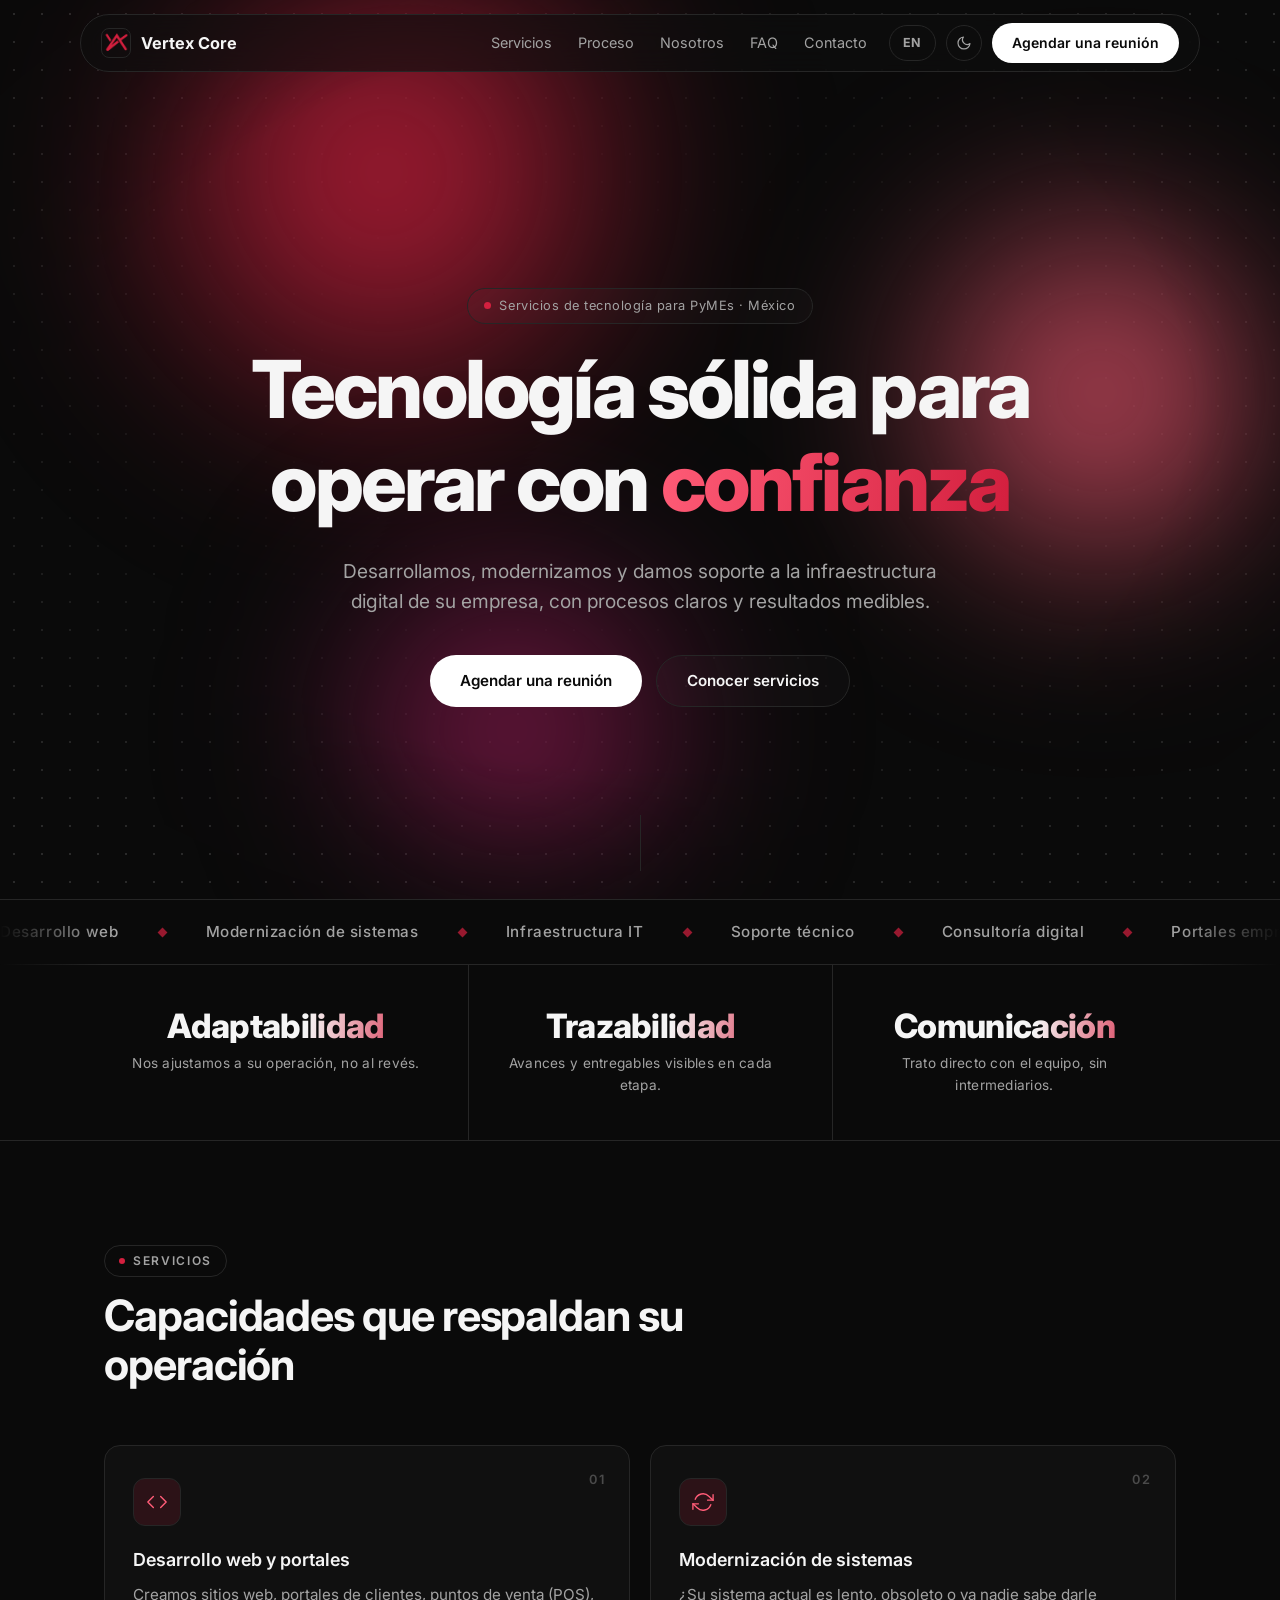
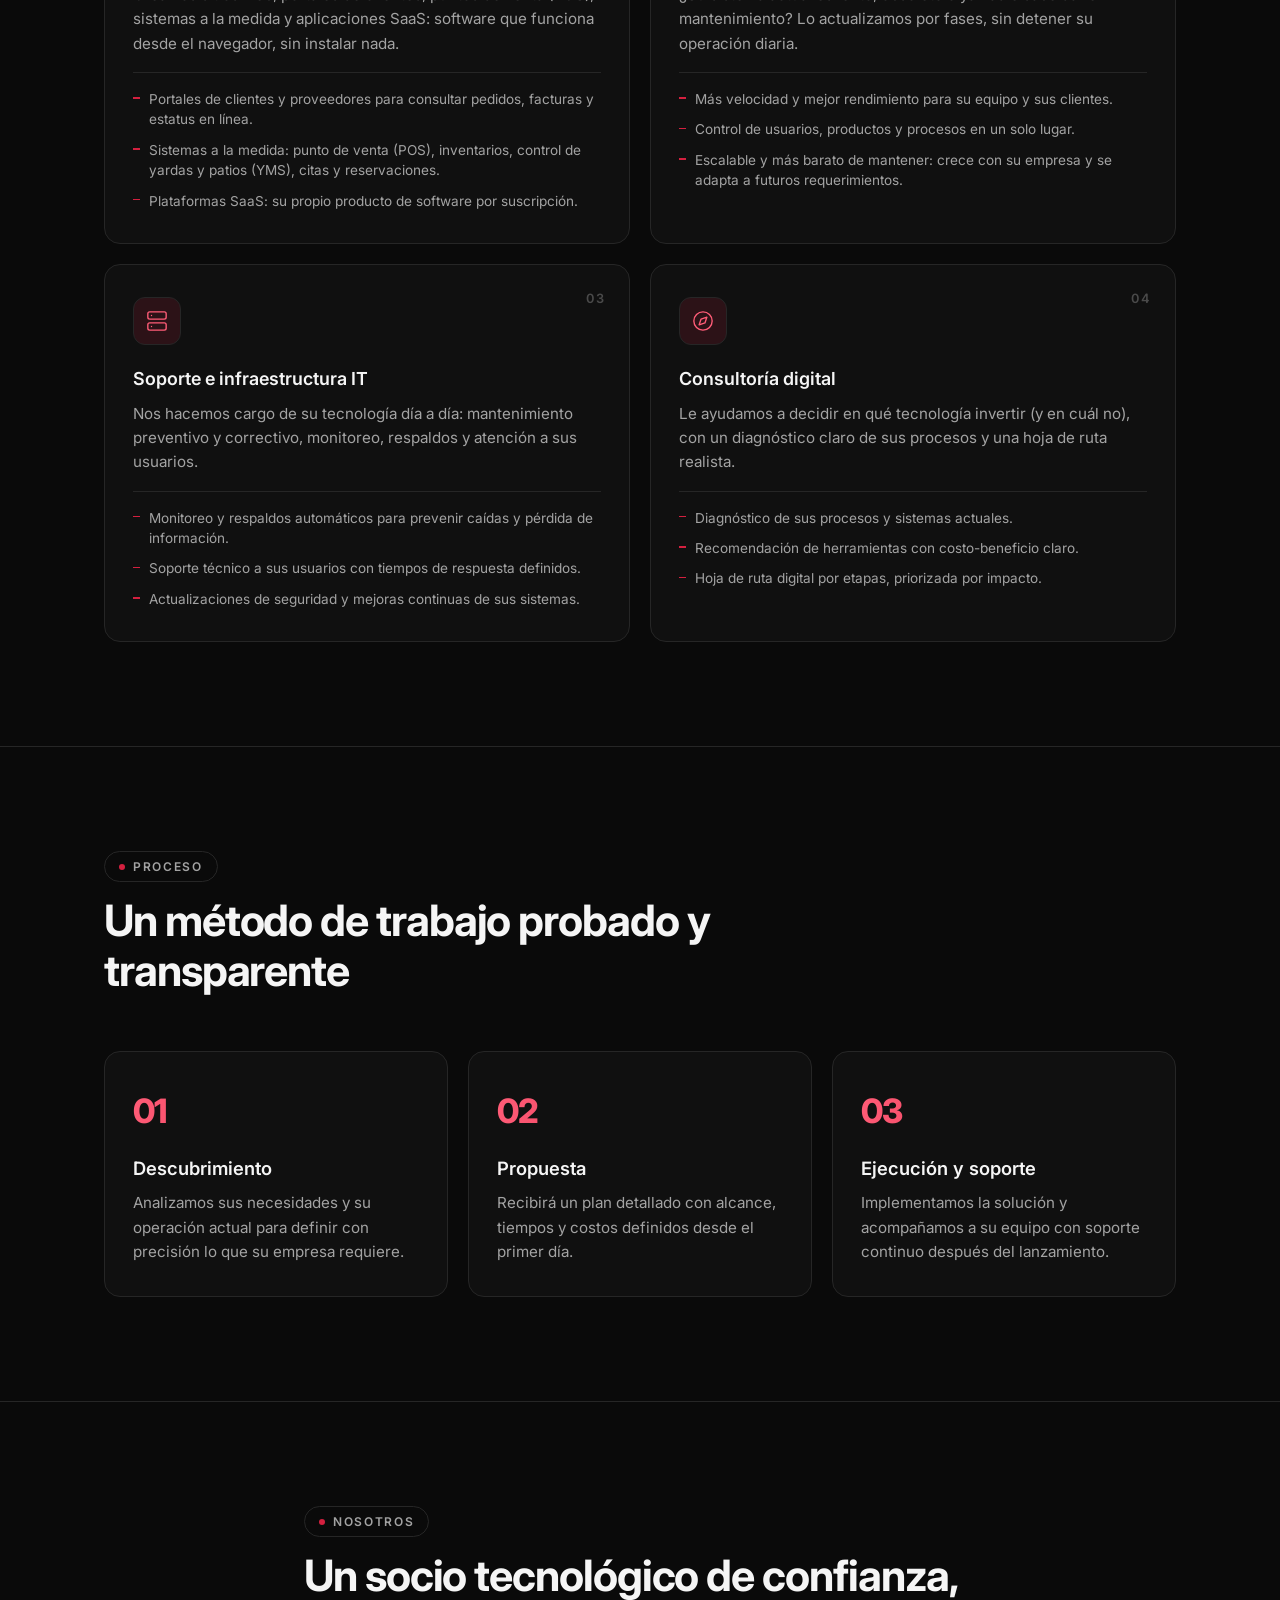
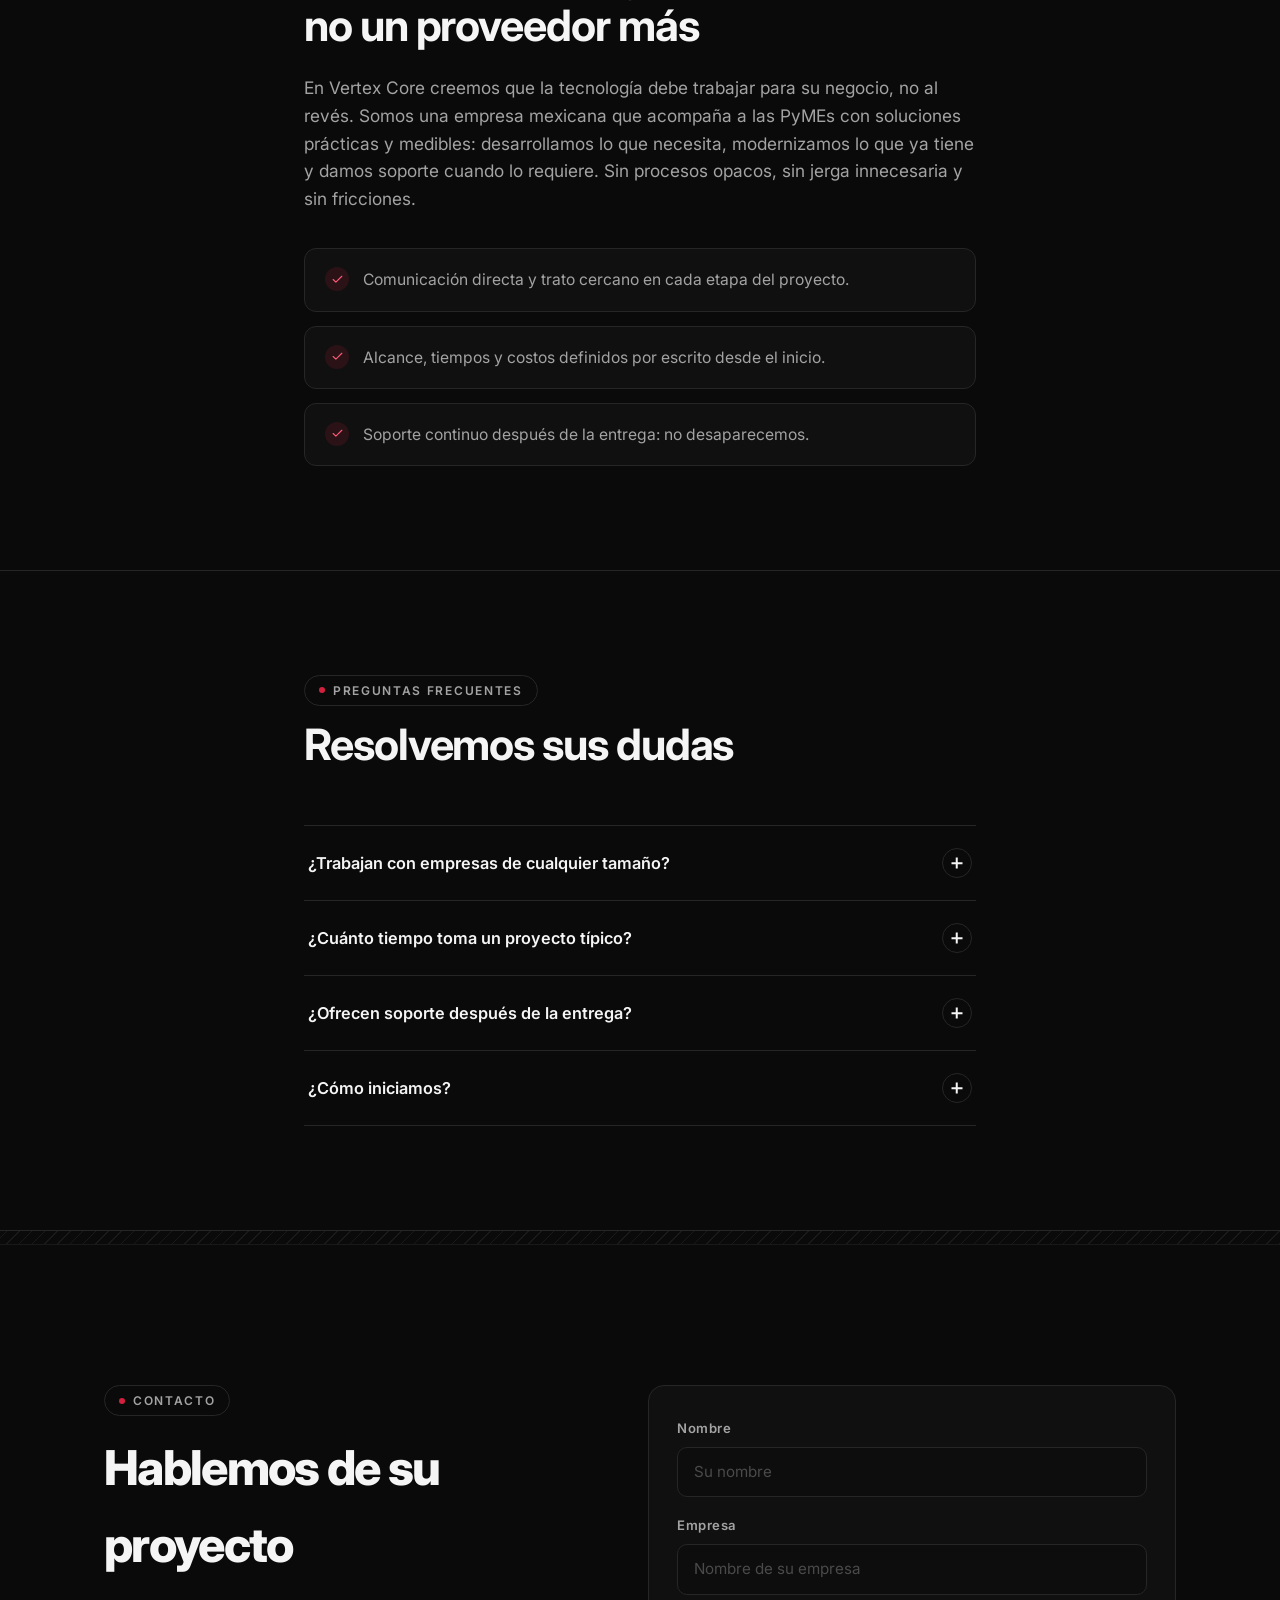
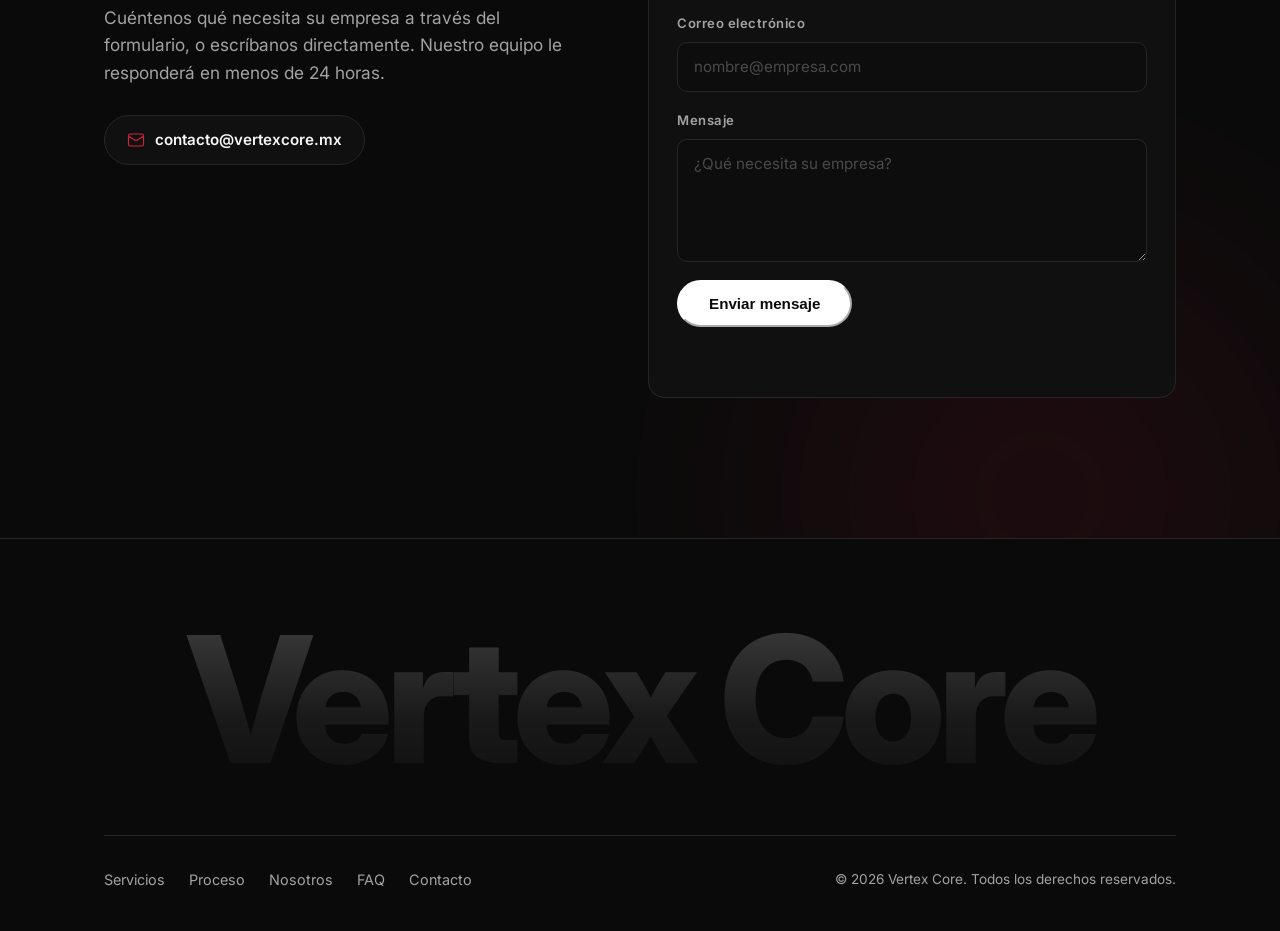
==== commit a888def7: "Expandir sección de servicios con ejemplos y beneficios concretos - Desarrollo web: nombra productos" ====
--- a/index.html
+++ b/index.html
@@ -10,15 +10,42 @@
       localStorage.getItem("vc-theme") || "dark";
   </script>
 
+  <!-- Verificación de Google Search Console -->
+  <meta name="google-site-verification" content="jaWCtbLN-kDhNY8zZSbaZJ_0RAD1infKfPWl3jXxiXE" />
+
   <!-- SEO básico -->
   <title>Vertex Core — Tecnología sólida para operar con confianza</title>
   <meta name="description" id="metaDesc" content="Vertex Core: desarrollo web, modernización de sistemas, soporte e infraestructura digital para PyMEs en México. Procesos claros y resultados medibles." />
+  <link rel="canonical" href="https://vertex-core.net/" />
 
   <!-- Open Graph -->
   <meta property="og:type" content="website" />
+  <meta property="og:url" content="https://vertex-core.net/" />
   <meta property="og:title" content="Vertex Core — Tecnología sólida para operar con confianza" />
   <meta property="og:description" content="Desarrollo web, modernización y soporte IT para PyMEs en México." />
+  <meta property="og:image" content="https://vertex-core.net/og-image.png" />
   <meta property="og:locale" content="es_MX" />
+
+  <!-- Twitter / X -->
+  <meta name="twitter:card" content="summary_large_image" />
+  <meta name="twitter:title" content="Vertex Core — Tecnología sólida para operar con confianza" />
+  <meta name="twitter:description" content="Desarrollo web, modernización y soporte IT para PyMEs en México." />
+  <meta name="twitter:image" content="https://vertex-core.net/og-image.png" />
+
+  <!-- Datos estructurados para buscadores (schema.org) -->
+  <script type="application/ld+json">
+  {
+    "@context": "https://schema.org",
+    "@type": "ProfessionalService",
+    "name": "Vertex Core",
+    "url": "https://vertex-core.net/",
+    "logo": "https://vertex-core.net/logo-128.png",
+    "description": "Desarrollo web, modernización de sistemas, soporte e infraestructura digital para PyMEs en México.",
+    "email": "contacto@vertexcore.mx",
+    "areaServed": "MX",
+    "knowsLanguage": ["es", "en"]
+  }
+  </script>
 
   <!-- Favicon: logo de Vertex Core -->
   <link rel="icon" type="image/png" href="favicon.png" />
@@ -172,7 +199,12 @@
               <svg viewBox="0 0 24 24" fill="none" stroke="currentColor" stroke-width="1.5" stroke-linecap="round" stroke-linejoin="round"><polyline points="16 18 22 12 16 6"/><polyline points="8 6 2 12 8 18"/></svg>
             </div>
             <h3 class="card__title" data-i18n="services.1t">Desarrollo web y portales</h3>
-            <p class="card__text" data-i18n="services.1d">Sitios, portales y aplicaciones web rápidos, seguros y pensados para crecer con su empresa.</p>
+            <p class="card__text" data-i18n="services.1d">Creamos sitios web, portales de clientes, puntos de venta (POS), sistemas a la medida y aplicaciones SaaS: software que funciona desde el navegador, sin instalar nada.</p>
+            <ul class="card__list">
+              <li data-i18n="services.1l1">Portales de clientes y proveedores para consultar pedidos, facturas y estatus en línea.</li>
+              <li data-i18n="services.1l2">Sistemas a la medida: punto de venta (POS), inventarios, control de yardas y patios (YMS), citas y reservaciones.</li>
+              <li data-i18n="services.1l3">Plataformas SaaS: su propio producto de software por suscripción.</li>
+            </ul>
           </article>
 
           <article class="card reveal">
@@ -181,7 +213,12 @@
               <svg viewBox="0 0 24 24" fill="none" stroke="currentColor" stroke-width="1.5" stroke-linecap="round" stroke-linejoin="round"><polyline points="23 4 23 10 17 10"/><polyline points="1 20 1 14 7 14"/><path d="M3.51 9a9 9 0 0 1 14.85-3.36L23 10M1 14l4.64 4.36A9 9 0 0 0 20.49 15"/></svg>
             </div>
             <h3 class="card__title" data-i18n="services.2t">Modernización de sistemas</h3>
-            <p class="card__text" data-i18n="services.2d">Actualizamos sus sistemas y portales existentes sin interrumpir la operación diaria.</p>
+            <p class="card__text" data-i18n="services.2d">¿Su sistema actual es lento, obsoleto o ya nadie sabe darle mantenimiento? Lo actualizamos por fases, sin detener su operación diaria.</p>
+            <ul class="card__list">
+              <li data-i18n="services.2l1">Más velocidad y mejor rendimiento para su equipo y sus clientes.</li>
+              <li data-i18n="services.2l2">Control de usuarios, productos y procesos en un solo lugar.</li>
+              <li data-i18n="services.2l3">Escalable y más barato de mantener: crece con su empresa y se adapta a futuros requerimientos.</li>
+            </ul>
           </article>
 
           <article class="card reveal">
@@ -190,7 +227,12 @@
               <svg viewBox="0 0 24 24" fill="none" stroke="currentColor" stroke-width="1.5" stroke-linecap="round" stroke-linejoin="round"><rect x="2" y="2" width="20" height="8" rx="2"/><rect x="2" y="14" width="20" height="8" rx="2"/><line x1="6" y1="6" x2="6.01" y2="6"/><line x1="6" y1="18" x2="6.01" y2="18"/></svg>
             </div>
             <h3 class="card__title" data-i18n="services.3t">Soporte e infraestructura IT</h3>
-            <p class="card__text" data-i18n="services.3d">Mantenimiento, monitoreo y soporte técnico confiable para que nada se detenga.</p>
+            <p class="card__text" data-i18n="services.3d">Nos hacemos cargo de su tecnología día a día: mantenimiento preventivo y correctivo, monitoreo, respaldos y atención a sus usuarios.</p>
+            <ul class="card__list">
+              <li data-i18n="services.3l1">Monitoreo y respaldos automáticos para prevenir caídas y pérdida de información.</li>
+              <li data-i18n="services.3l2">Soporte técnico a sus usuarios con tiempos de respuesta definidos.</li>
+              <li data-i18n="services.3l3">Actualizaciones de seguridad y mejoras continuas de sus sistemas.</li>
+            </ul>
           </article>
 
           <article class="card reveal">
@@ -199,7 +241,12 @@
               <svg viewBox="0 0 24 24" fill="none" stroke="currentColor" stroke-width="1.5" stroke-linecap="round" stroke-linejoin="round"><circle cx="12" cy="12" r="10"/><polygon points="16.24 7.76 14.12 14.12 7.76 16.24 9.88 9.88 16.24 7.76"/></svg>
             </div>
             <h3 class="card__title" data-i18n="services.4t">Consultoría digital</h3>
-            <p class="card__text" data-i18n="services.4d">Asesoría estratégica para tomar decisiones de tecnología claras, prácticas y rentables.</p>
+            <p class="card__text" data-i18n="services.4d">Le ayudamos a decidir en qué tecnología invertir (y en cuál no), con un diagnóstico claro de sus procesos y una hoja de ruta realista.</p>
+            <ul class="card__list">
+              <li data-i18n="services.4l1">Diagnóstico de sus procesos y sistemas actuales.</li>
+              <li data-i18n="services.4l2">Recomendación de herramientas con costo-beneficio claro.</li>
+              <li data-i18n="services.4l3">Hoja de ruta digital por etapas, priorizada por impacto.</li>
+            </ul>
           </article>
         </div>
       </div>
@@ -356,6 +403,8 @@
           <!-- Columna derecha: formulario -->
           <!-- El envío se procesa con FormSubmit (ver script.js); si falla, se abre el cliente de correo -->
           <form class="contact__form reveal" id="contactForm" novalidate>
+            <!-- Honeypot: trampa invisible para bots (FormSubmit descarta si se llena) -->
+            <input type="text" name="_honey" class="hp-field" tabindex="-1" autocomplete="off" aria-hidden="true" />
             <div class="field">
               <label for="nombre" data-i18n="form.name">Nombre</label>
               <input type="text" id="nombre" name="nombre" data-i18n-ph="form.namePh" placeholder="Su nombre" required />
--- a/styles.css
+++ b/styles.css
@@ -650,17 +650,17 @@
 
 .grid--metrics {
   display: grid;
-  grid-template-columns: repeat(2, 1fr);
+  grid-template-columns: 1fr; /* móvil: un pilar por fila */
 }
 
 .metric {
-  padding: 44px 24px;
+  padding: 36px 24px;
   text-align: center;
-  border-left: 1px solid var(--border);
+  border-top: 1px solid var(--border);
 }
 
 .metric:first-child {
-  border-left: 0;
+  border-top: 0;
 }
 
 .metric__value {
@@ -847,6 +847,35 @@
   position: relative;
   color: var(--text-muted);
   font-size: 0.95rem;
+}
+
+/* Ejemplos y beneficios concretos dentro de cada tarjeta de servicio */
+.card__list {
+  position: relative;
+  list-style: none;
+  margin: 16px 0 0;
+  padding: 16px 0 0;
+  border-top: 1px solid var(--border);
+  display: grid;
+  gap: 10px;
+}
+
+.card__list li {
+  position: relative;
+  padding-left: 16px;
+  color: var(--text-muted);
+  font-size: 0.85rem;
+  line-height: 1.5;
+}
+
+.card__list li::before {
+  content: "";
+  position: absolute;
+  left: 0;
+  top: 0.62em;
+  width: 7px;
+  height: 1.5px;
+  background: var(--accent);
 }
 
 /* ---------- Pasos del proceso ---------- */
@@ -1010,6 +1039,16 @@
   border: 1px solid var(--border);
   border-radius: var(--radius);
   transition: background 0.4s ease, border-color 0.4s ease;
+}
+
+/* Campo honeypot (trampa para bots): siempre oculto */
+.hp-field {
+  position: absolute;
+  left: -9999px;
+  width: 1px;
+  height: 1px;
+  opacity: 0;
+  pointer-events: none;
 }
 
 .field {
@@ -1187,6 +1226,17 @@
     grid-template-columns: repeat(3, 1fr);
   }
 
+  /* En fila, el divisor pasa de arriba a la izquierda */
+  .metric {
+    padding: 44px 24px;
+    border-top: 0;
+    border-left: 1px solid var(--border);
+  }
+
+  .metric:first-child {
+    border-left: 0;
+  }
+
   .footer__row {
     flex-direction: row;
     justify-content: space-between;
@@ -1194,10 +1244,6 @@
 }
 
 @media (min-width: 900px) {
-  .grid--services {
-    grid-template-columns: repeat(4, 1fr);
-  }
-
   .grid--steps {
     grid-template-columns: repeat(3, 1fr);
   }
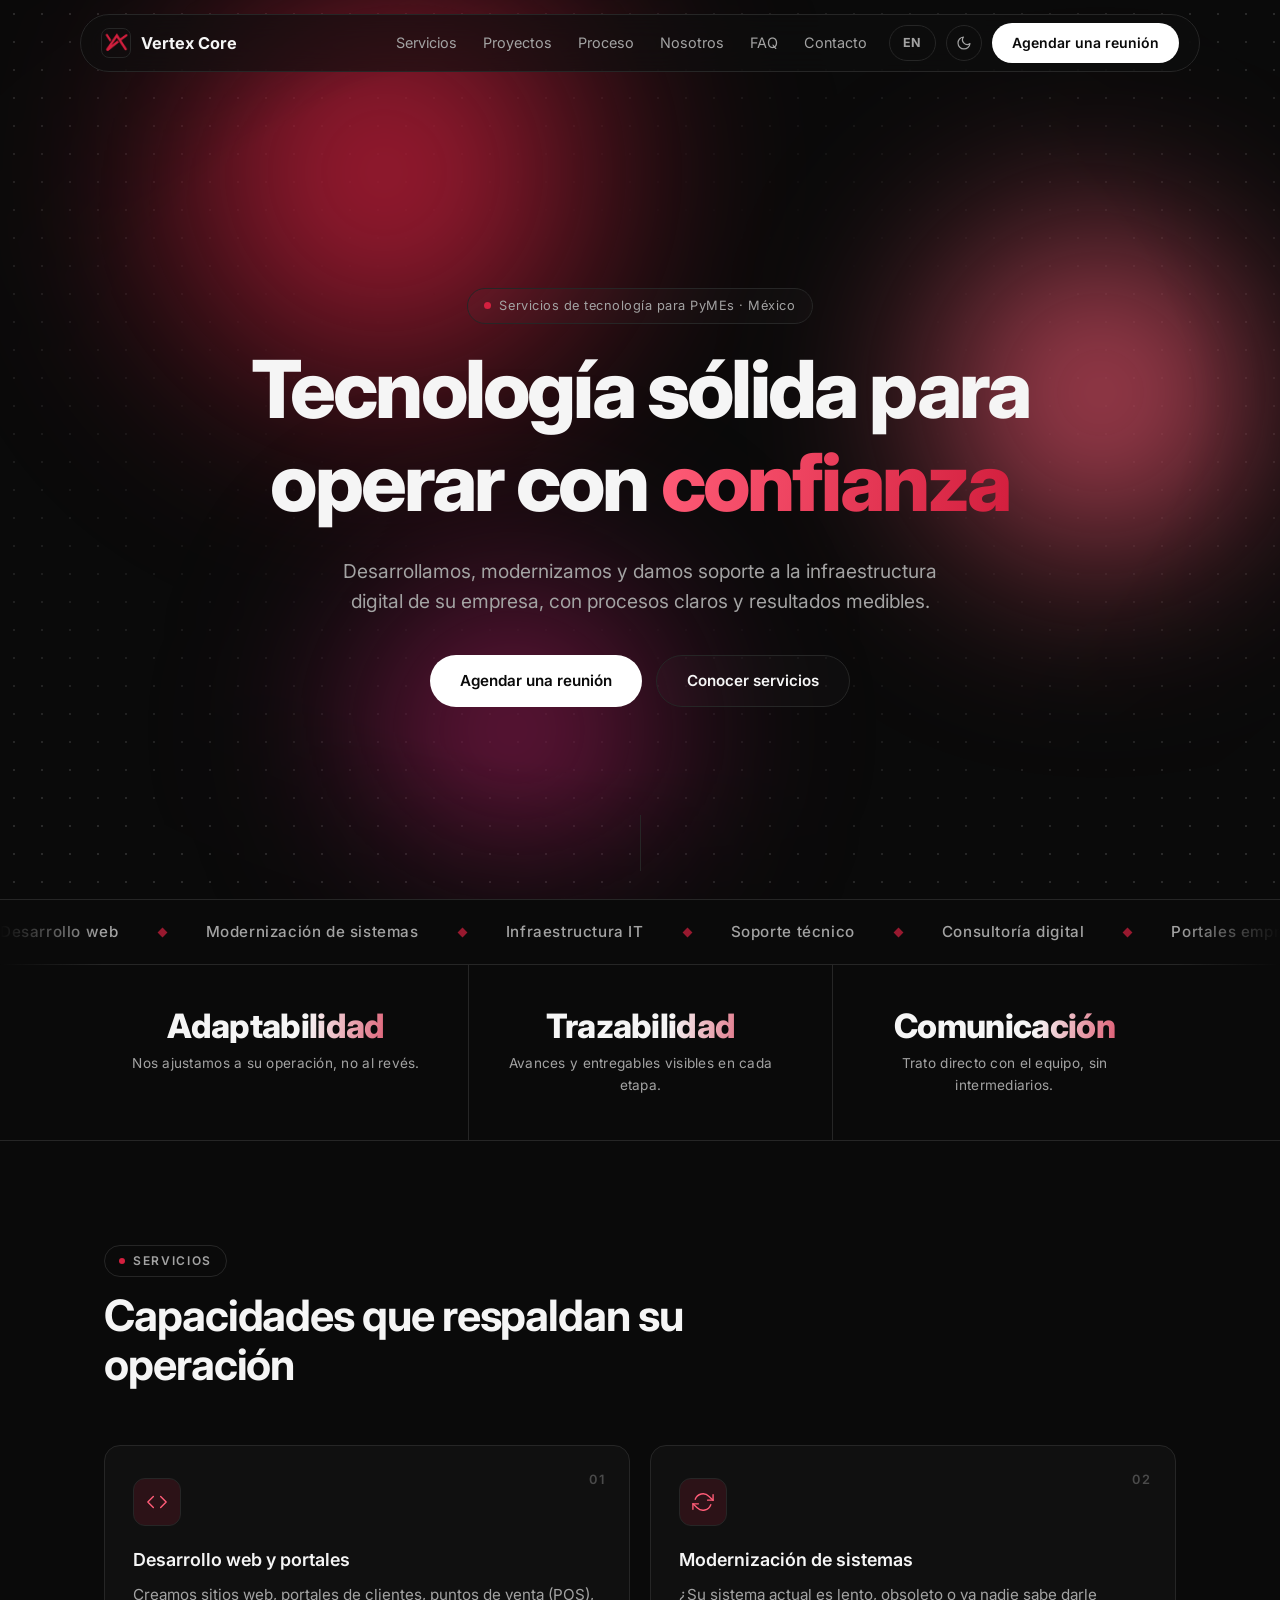
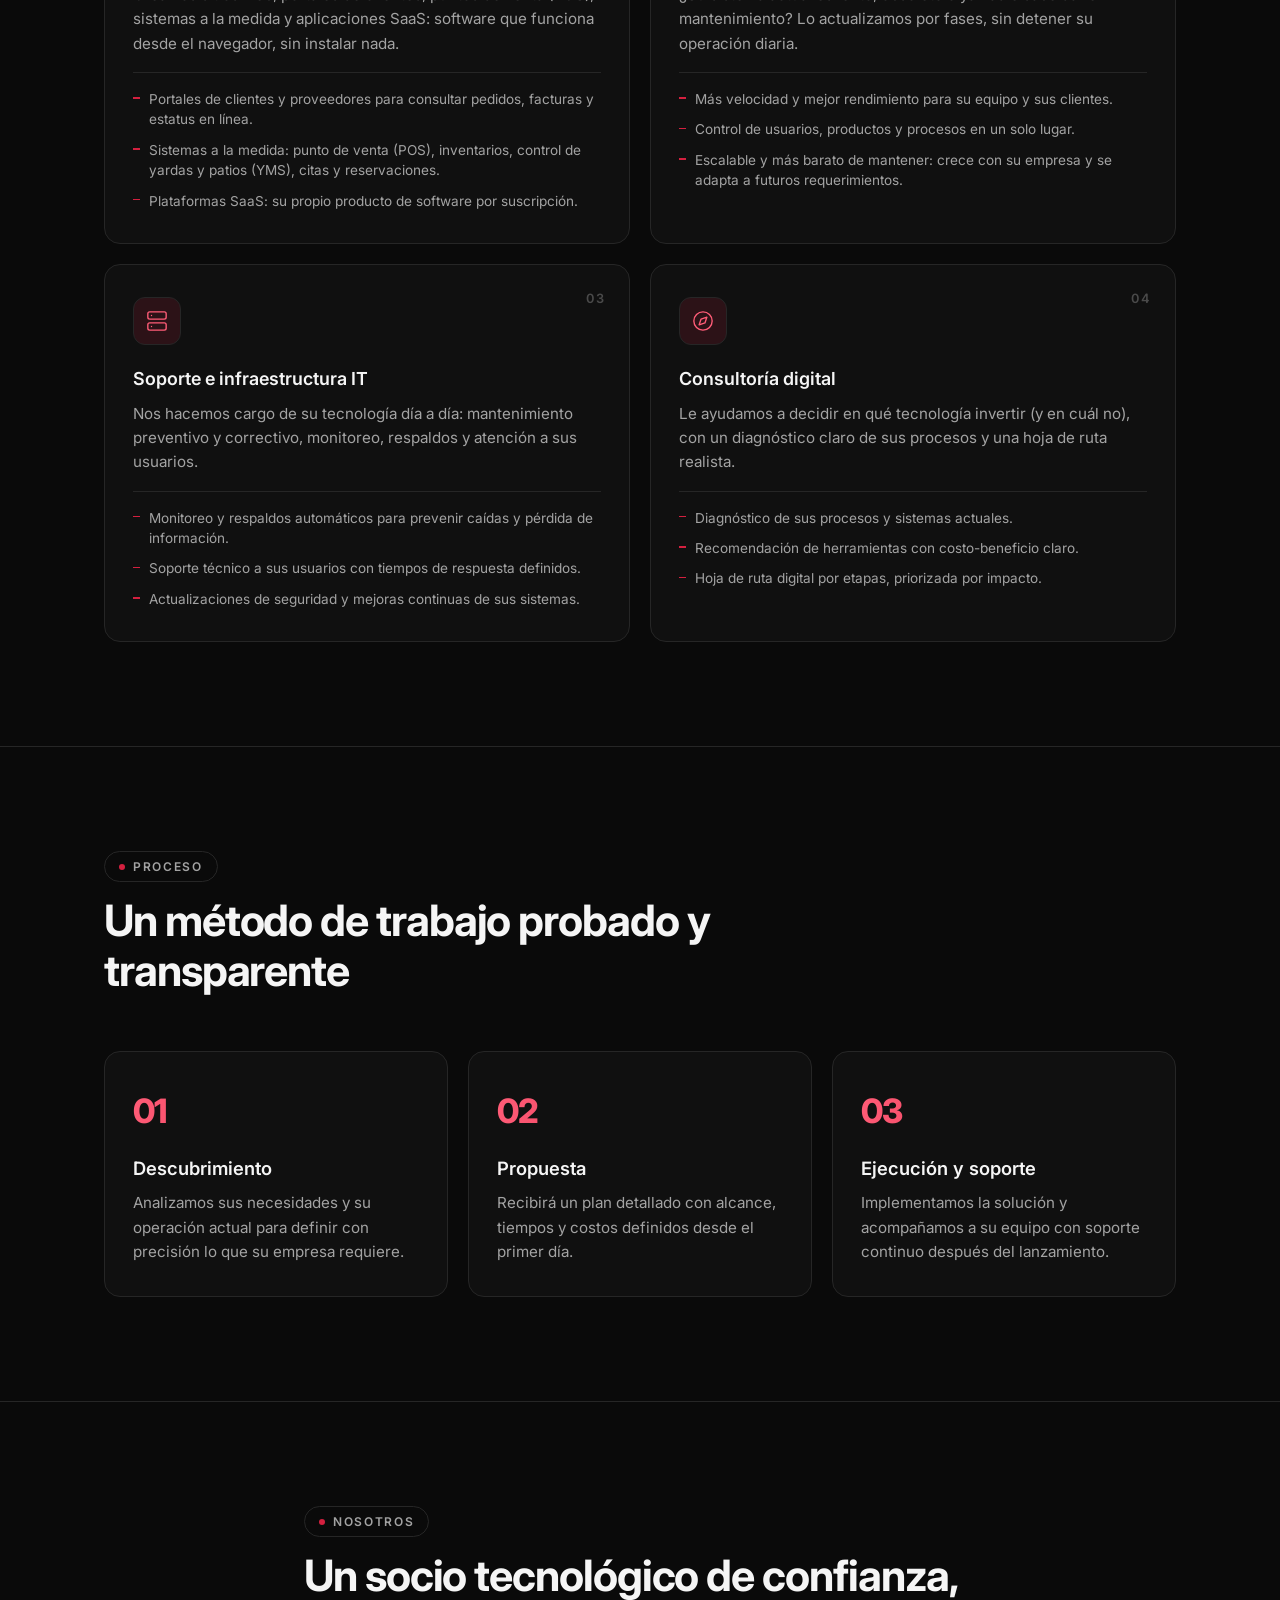
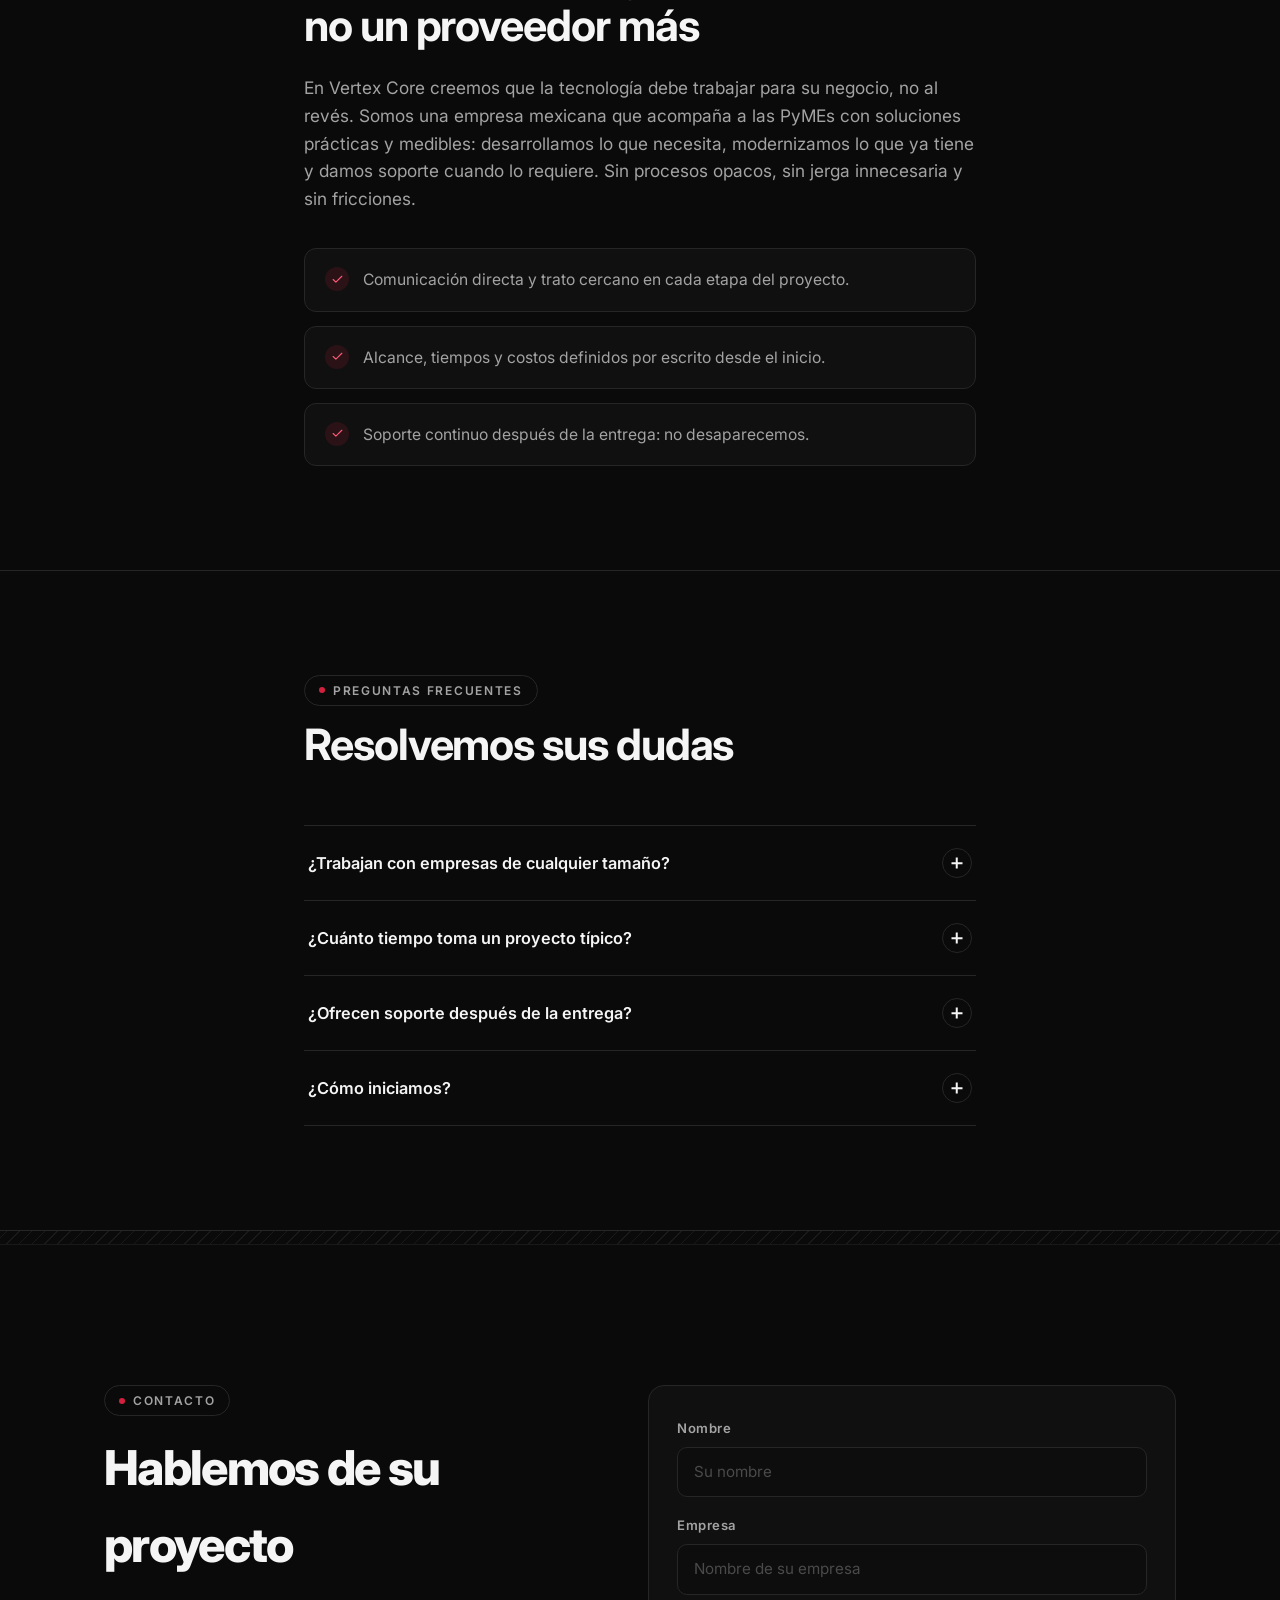
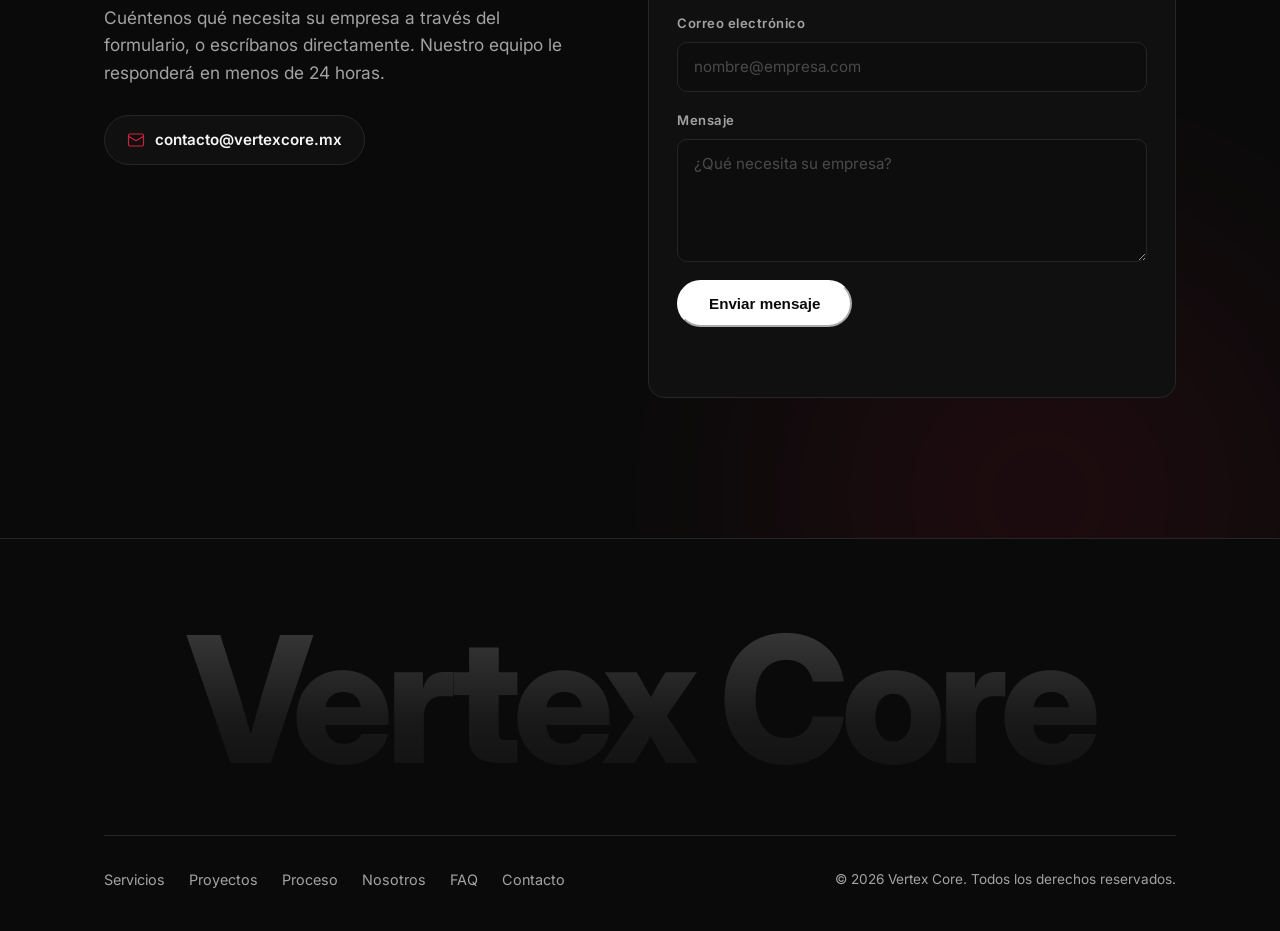
==== commit 9d29b1ae: "feat(proyectos): agregar portafolio con los tres casos propios Nueva sección /proyectos con un lista" ====
--- a/index.html
+++ b/index.html
@@ -73,6 +73,7 @@
       <div class="nav__right">
         <nav class="nav__links" aria-label="Navegación principal">
           <a href="#servicios" data-i18n="nav.services">Servicios</a>
+          <a href="/proyectos/" data-i18n="nav.projects">Proyectos</a>
           <a href="#proceso" data-i18n="nav.process">Proceso</a>
           <a href="#nosotros" data-i18n="nav.about">Nosotros</a>
           <a href="#faq" data-i18n="nav.faq">FAQ</a>
@@ -100,6 +101,7 @@
     <!-- Menú móvil desplegable -->
     <div class="nav__mobile" id="navMobile">
       <a href="#servicios" data-i18n="nav.services">Servicios</a>
+      <a href="/proyectos/" data-i18n="nav.projects">Proyectos</a>
       <a href="#proceso" data-i18n="nav.process">Proceso</a>
       <a href="#nosotros" data-i18n="nav.about">Nosotros</a>
       <a href="#faq" data-i18n="nav.faq">FAQ</a>
@@ -437,6 +439,7 @@
       <div class="footer__row">
         <nav class="footer__links" aria-label="Enlaces del pie de página">
           <a href="#servicios" data-i18n="nav.services">Servicios</a>
+          <a href="/proyectos/" data-i18n="nav.projects">Proyectos</a>
           <a href="#proceso" data-i18n="nav.process">Proceso</a>
           <a href="#nosotros" data-i18n="nav.about">Nosotros</a>
           <a href="#faq" data-i18n="nav.faq">FAQ</a>
--- a/styles.css
+++ b/styles.css
@@ -1409,3 +1409,614 @@
     transition: none;
   }
 }
+
+/* ============================================================
+   Páginas de proyectos (/proyectos y casos)
+   Reutiliza los tokens y las clases base (.section, .card,
+   .card__list, .reveal, .title-reveal) definidos arriba.
+   ============================================================ */
+
+/* ---------- Enlace activo en la navegación ---------- */
+.nav__links a.is-active {
+  color: var(--text);
+}
+
+.nav__links a.is-active::after {
+  transform: scaleX(1);
+}
+
+.nav__mobile a.is-active:not(.btn) {
+  color: var(--text);
+}
+
+/* ---------- Encabezado de página de proyecto ----------
+   Compensa la nav fija: la primera sección necesita aire arriba */
+.section--case-head {
+  padding-top: 148px;
+}
+
+/* ---------- Migas de pan ---------- */
+.crumb {
+  display: flex;
+  flex-wrap: wrap;
+  align-items: center;
+  gap: 8px;
+  margin-bottom: 28px;
+  font-size: 0.82rem;
+  color: var(--text-muted);
+}
+
+.crumb a {
+  color: var(--text-muted);
+  transition: color 0.2s ease;
+}
+
+.crumb a:hover {
+  color: var(--text);
+}
+
+.crumb__sep {
+  color: var(--faint);
+}
+
+.crumb__current {
+  color: var(--text);
+}
+
+/* ---------- Título y resumen del caso ---------- */
+.case__title {
+  font-size: clamp(2.2rem, 6vw, 3.4rem);
+  font-weight: 800;
+  letter-spacing: -0.035em;
+  line-height: 1.1;
+}
+
+.case__summary {
+  margin-top: 20px;
+  max-width: 58ch;
+  color: var(--text-muted);
+  font-size: 1.08rem;
+  line-height: 1.65;
+}
+
+/* ---------- Ficha de metadatos ---------- */
+.pmeta {
+  display: grid;
+  gap: 1px;
+  margin-top: 44px;
+  border: 1px solid var(--border);
+  border-radius: var(--radius);
+  background: var(--border);
+  overflow: hidden;
+}
+
+.pmeta__item {
+  padding: 20px 22px;
+  background: var(--bg-card);
+}
+
+.pmeta__k {
+  font-size: 0.72rem;
+  font-weight: 600;
+  letter-spacing: 0.14em;
+  text-transform: uppercase;
+  color: var(--text-muted);
+}
+
+.pmeta__v {
+  margin-top: 8px;
+  color: var(--text);
+  font-size: 0.92rem;
+  line-height: 1.5;
+}
+
+/* ---------- Bloques de contenido del caso ----------
+   La prosa se acota para que la línea sea cómoda de leer; los bloques
+   de datos (resultados, stack, navegación) ocupan todo el ancho del
+   contenedor para alinear con la ficha de metadatos */
+.case-body {
+  max-width: 100%;
+}
+
+.pblock + .pblock {
+  margin-top: 56px;
+}
+
+.pblock__title {
+  font-size: clamp(1.3rem, 3vw, 1.6rem);
+  font-weight: 700;
+  letter-spacing: -0.02em;
+}
+
+.pblock__text {
+  margin-top: 16px;
+  max-width: 68ch;
+  color: var(--text-muted);
+  font-size: 1rem;
+  line-height: 1.7;
+}
+
+/* La lista reutiliza .card__list; aquí solo se agranda un poco */
+.pblock__list {
+  max-width: 68ch;
+  border-top: 0;
+  padding-top: 0;
+  margin-top: 20px;
+  gap: 14px;
+}
+
+.pblock__list li {
+  font-size: 0.95rem;
+  line-height: 1.65;
+}
+
+/* ---------- Resultados medidos ---------- */
+.presults {
+  display: grid;
+  gap: 16px;
+  margin-top: 24px;
+}
+
+.presult {
+  padding: 22px 24px;
+  border: 1px solid var(--border);
+  border-radius: var(--radius);
+  background: var(--bg-card);
+}
+
+.presult__h {
+  position: relative;
+  padding-left: 16px;
+  font-size: 1rem;
+  font-weight: 600;
+  letter-spacing: -0.01em;
+  line-height: 1.4;
+}
+
+.presult__h::before {
+  content: "";
+  position: absolute;
+  left: 0;
+  top: 0.6em;
+  width: 7px;
+  height: 1.5px;
+  background: var(--accent);
+}
+
+.presult__p {
+  margin-top: 10px;
+  padding-left: 16px;
+  color: var(--text-muted);
+  font-size: 0.9rem;
+  line-height: 1.6;
+}
+
+/* ---------- Chips de stack ---------- */
+.chips {
+  display: flex;
+  flex-wrap: wrap;
+  gap: 8px;
+  margin-top: 20px;
+  list-style: none;
+}
+
+.chip {
+  padding: 6px 13px;
+  border: 1px solid var(--border);
+  border-radius: 999px;
+  background: var(--chip-bg);
+  color: var(--text-muted);
+  font-size: 0.8rem;
+  font-weight: 500;
+}
+
+.chips--sm {
+  margin-top: 16px;
+  gap: 6px;
+}
+
+.chips--sm .chip {
+  padding: 4px 10px;
+  font-size: 0.72rem;
+}
+
+/* ---------- Capturas del proyecto (pendientes) ---------- */
+.pshots {
+  display: grid;
+  gap: 20px;
+  margin-top: 24px;
+}
+
+.pshot img {
+  width: 100%;
+  height: auto;
+  border: 1px solid var(--border);
+  border-radius: var(--radius);
+}
+
+.pshot figcaption {
+  margin-top: 10px;
+  color: var(--text-muted);
+  font-size: 0.82rem;
+}
+
+/* ---------- Navegación entre casos ---------- */
+.pnav {
+  display: grid;
+  gap: 12px;
+  margin-top: 72px;
+  padding-top: 32px;
+  border-top: 1px solid var(--border);
+}
+
+.pnav__link {
+  display: flex;
+  flex-direction: column;
+  gap: 6px;
+  padding: 20px 22px;
+  border: 1px solid var(--border);
+  border-radius: var(--radius);
+  background: var(--bg-card);
+  transition: border-color 0.25s ease, transform 0.25s ease;
+}
+
+.pnav__link:hover {
+  border-color: var(--faint);
+  transform: translateY(-2px);
+}
+
+.pnav__link--next {
+  text-align: right;
+}
+
+.pnav__dir {
+  font-size: 0.72rem;
+  font-weight: 600;
+  letter-spacing: 0.14em;
+  text-transform: uppercase;
+  color: var(--text-muted);
+}
+
+.pnav__name {
+  color: var(--text);
+  font-size: 1.05rem;
+  font-weight: 600;
+  letter-spacing: -0.015em;
+}
+
+/* ---------- Listado de proyectos ---------- */
+.grid--projects {
+  grid-template-columns: 1fr;
+}
+
+.pcard {
+  display: flex;
+  flex-direction: column;
+}
+
+/* Alto reservado para dos renglones: mantiene los títulos alineados
+   aunque una etiqueta sea más larga que las demás */
+.pcard__tag {
+  min-height: 2.4em;
+  margin-bottom: 12px;
+  font-size: 0.72rem;
+  font-weight: 600;
+  letter-spacing: 0.12em;
+  line-height: 1.2;
+  text-transform: uppercase;
+  color: var(--accent);
+}
+
+/* margin-top: auto empuja el enlace al pie, así los tres quedan a la misma altura */
+.pcard__link {
+  display: inline-flex;
+  align-items: center;
+  align-self: flex-start;
+  gap: 8px;
+  margin-top: auto;
+  padding-top: 24px;
+  color: var(--text);
+  font-size: 0.9rem;
+  font-weight: 600;
+}
+
+.pcard__link svg {
+  width: 16px;
+  height: 16px;
+  transition: transform 0.25s ease;
+}
+
+.pcard:hover .pcard__link svg {
+  transform: translateX(4px);
+}
+
+/* Toda la tarjeta es clicable: el enlace se extiende sobre ella */
+.pcard__link::after {
+  content: "";
+  position: absolute;
+  inset: 0;
+  border-radius: var(--radius);
+}
+
+/* Nota de confidencialidad al pie del listado */
+.pnote {
+  margin-top: 36px;
+  padding-top: 24px;
+  border-top: 1px solid var(--border);
+  color: var(--text-muted);
+  font-size: 0.88rem;
+  line-height: 1.6;
+}
+
+/* ---------- CTA de las páginas de proyecto ---------- */
+.case-cta {
+  position: relative;
+  max-width: 620px;
+}
+
+.case-cta__btn {
+  margin-top: 28px;
+}
+
+/* ---------- Adaptaciones por ancho ---------- */
+@media (min-width: 640px) {
+  .pmeta {
+    grid-template-columns: repeat(2, 1fr);
+  }
+
+  .presults {
+    grid-template-columns: repeat(2, 1fr);
+  }
+
+  .pnav {
+    grid-template-columns: repeat(2, 1fr);
+  }
+}
+
+@media (min-width: 900px) {
+  .grid--projects {
+    grid-template-columns: repeat(3, 1fr);
+  }
+
+  .pmeta {
+    grid-template-columns: repeat(4, 1fr);
+  }
+}
+
+/* ============================================================
+   FIGURAS DE LOS CASOS (diagramas SVG)
+   Son ilustraciones explicativas, no capturas del producto.
+   Todo el color sale de los tokens de tema para que se lean
+   igual en claro y en oscuro: nada de hex dentro del SVG.
+   ============================================================ */
+.pfig {
+  margin-top: 32px;
+}
+
+.pblock__title + .pfig,
+.pblock__text + .pfig {
+  margin-top: 28px;
+}
+
+/* Ancho acotado: a mayor ancho el texto del SVG se agranda,
+   pero pasado cierto punto el diagrama queda desangelado */
+.pfig__svg {
+  display: block;
+  width: 100%;
+  max-width: 520px;
+  height: auto;
+  font-family: var(--font);
+}
+
+.pfig__cap {
+  max-width: 68ch;
+  margin-top: 16px;
+  padding-left: 14px;
+  border-left: 2px solid var(--border);
+  color: var(--text-muted);
+  font-size: 0.88rem;
+  line-height: 1.6;
+}
+
+/* Par antes/después: se apilan en móvil y conviven en escritorio */
+.pfig--pair {
+  display: grid;
+  gap: 28px;
+}
+
+.pfig--pair .pfig__cap {
+  grid-column: 1 / -1;
+  margin-top: 4px;
+}
+
+.pfig__label {
+  margin-bottom: 10px;
+  font-size: 0.72rem;
+  font-weight: 600;
+  letter-spacing: 0.12em;
+  text-transform: uppercase;
+  color: var(--text-muted);
+}
+
+/* ---------- Primitivas de los diagramas ---------- */
+.pfig-box {
+  fill: var(--bg-card);
+  stroke: var(--border);
+  stroke-width: 1;
+}
+
+.pfig-box--accent {
+  stroke: var(--accent);
+  fill: var(--accent-soft);
+}
+
+.pfig-glass {
+  fill: var(--chip-bg);
+  stroke: var(--faint);
+  stroke-width: 1;
+}
+
+/* Línea de llamada: une el número con la zona sin taparla */
+.pfig-lead {
+  stroke: var(--faint);
+  stroke-width: 1;
+  stroke-dasharray: 3 3;
+}
+
+.pfig-wheel {
+  fill: var(--chip-bg);
+  stroke: var(--faint);
+  stroke-width: 1.4;
+}
+
+.pfig-line {
+  stroke: var(--faint);
+  stroke-width: 1.3;
+  fill: none;
+}
+
+.pfig-line--accent {
+  stroke: var(--accent);
+  stroke-width: 1.6;
+}
+
+.pfig-line--dash {
+  stroke: var(--faint);
+  stroke-width: 1.6;
+  stroke-dasharray: 5 4;
+}
+
+/* Frontera entre inquilinos: tiene que verse, es el mensaje de la figura */
+.pfig-sep {
+  stroke: var(--faint);
+  stroke-width: 1.4;
+  stroke-dasharray: 4 5;
+}
+
+.pfig-rule {
+  stroke: var(--border);
+  stroke-width: 1;
+}
+
+/* Texto: 13px sobre un viewBox de 420 sigue siendo legible
+   cuando la figura baja a ~340px de ancho en móvil */
+.pfig-t {
+  fill: var(--text);
+  font-size: 13px;
+}
+
+.pfig-t--strong {
+  font-weight: 600;
+}
+
+.pfig-note {
+  fill: var(--text-muted);
+  font-size: 11.5px;
+}
+
+.pfig-note--warn {
+  fill: var(--accent);
+}
+
+.pfig-note--ok {
+  fill: var(--text);
+  font-weight: 600;
+}
+
+/* Numeradores de paso y de zona */
+.pfig-num {
+  fill: var(--chip-bg);
+  stroke: var(--border);
+  stroke-width: 1.2;
+}
+
+.pfig-num--accent {
+  fill: var(--accent-soft);
+  stroke: var(--accent);
+}
+
+.pfig-numt {
+  fill: var(--text);
+  font-size: 12px;
+  font-weight: 600;
+}
+
+.pfig-numt--sm {
+  font-size: 10px;
+}
+
+/* Estados del indicador de conexión: cada uno con forma propia,
+   no solo color, para no depender de la percepción cromática */
+.pfig-dot--on {
+  fill: var(--accent);
+  stroke: none;
+}
+
+.pfig-dot--wait {
+  fill: var(--accent-soft);
+  stroke: var(--accent);
+  stroke-width: 2;
+}
+
+.pfig-dot--nofix {
+  fill: none;
+  stroke: var(--accent);
+  stroke-width: 2;
+  stroke-dasharray: 3 2.6;
+}
+
+.pfig-dot--off {
+  fill: none;
+  stroke: var(--faint);
+  stroke-width: 2;
+}
+
+/* Barras comparativas del intervalo GPS */
+.pfig-bar--before {
+  fill: var(--accent-soft);
+  stroke: var(--accent);
+  stroke-width: 1;
+}
+
+.pfig-bar--after {
+  fill: var(--accent);
+}
+
+@media (min-width: 760px) {
+  .pfig--pair {
+    grid-template-columns: repeat(2, minmax(0, 1fr));
+    gap: 32px 28px;
+  }
+}
+
+/* ============================================================
+   CAPTURAS DEL SISTEMA REAL
+   Imágenes tomadas de los sistemas en operación, no mockups.
+   ============================================================ */
+.pshots {
+  display: grid;
+  gap: 20px;
+  margin-top: 24px;
+}
+
+.pshot {
+  margin: 0;
+  overflow: hidden;
+  border: 1px solid var(--border);
+  border-radius: var(--radius);
+  background: var(--bg-card);
+}
+
+.pshot img {
+  display: block;
+  width: 100%;
+  height: auto;
+}
+
+.pshot__cap {
+  padding: 14px 18px;
+  border-top: 1px solid var(--border);
+  color: var(--text-muted);
+  font-size: 0.85rem;
+  line-height: 1.55;
+}
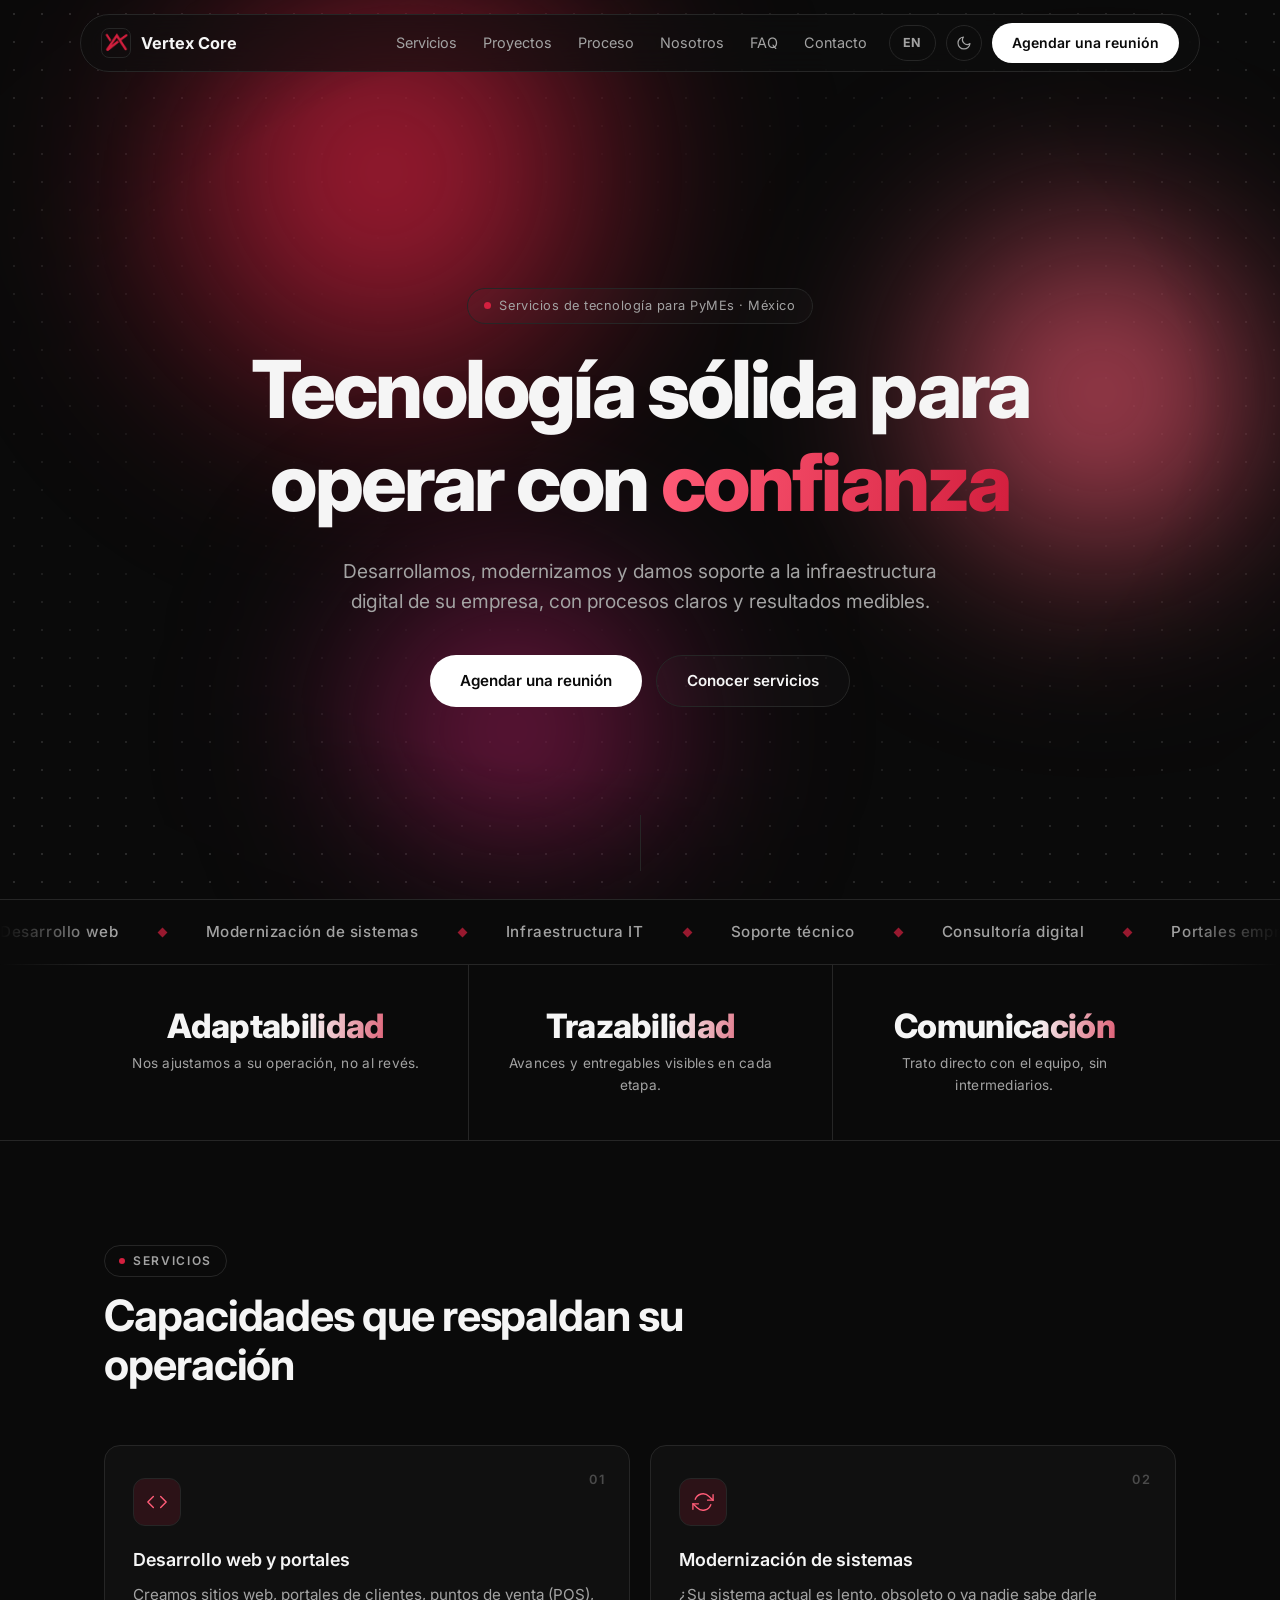
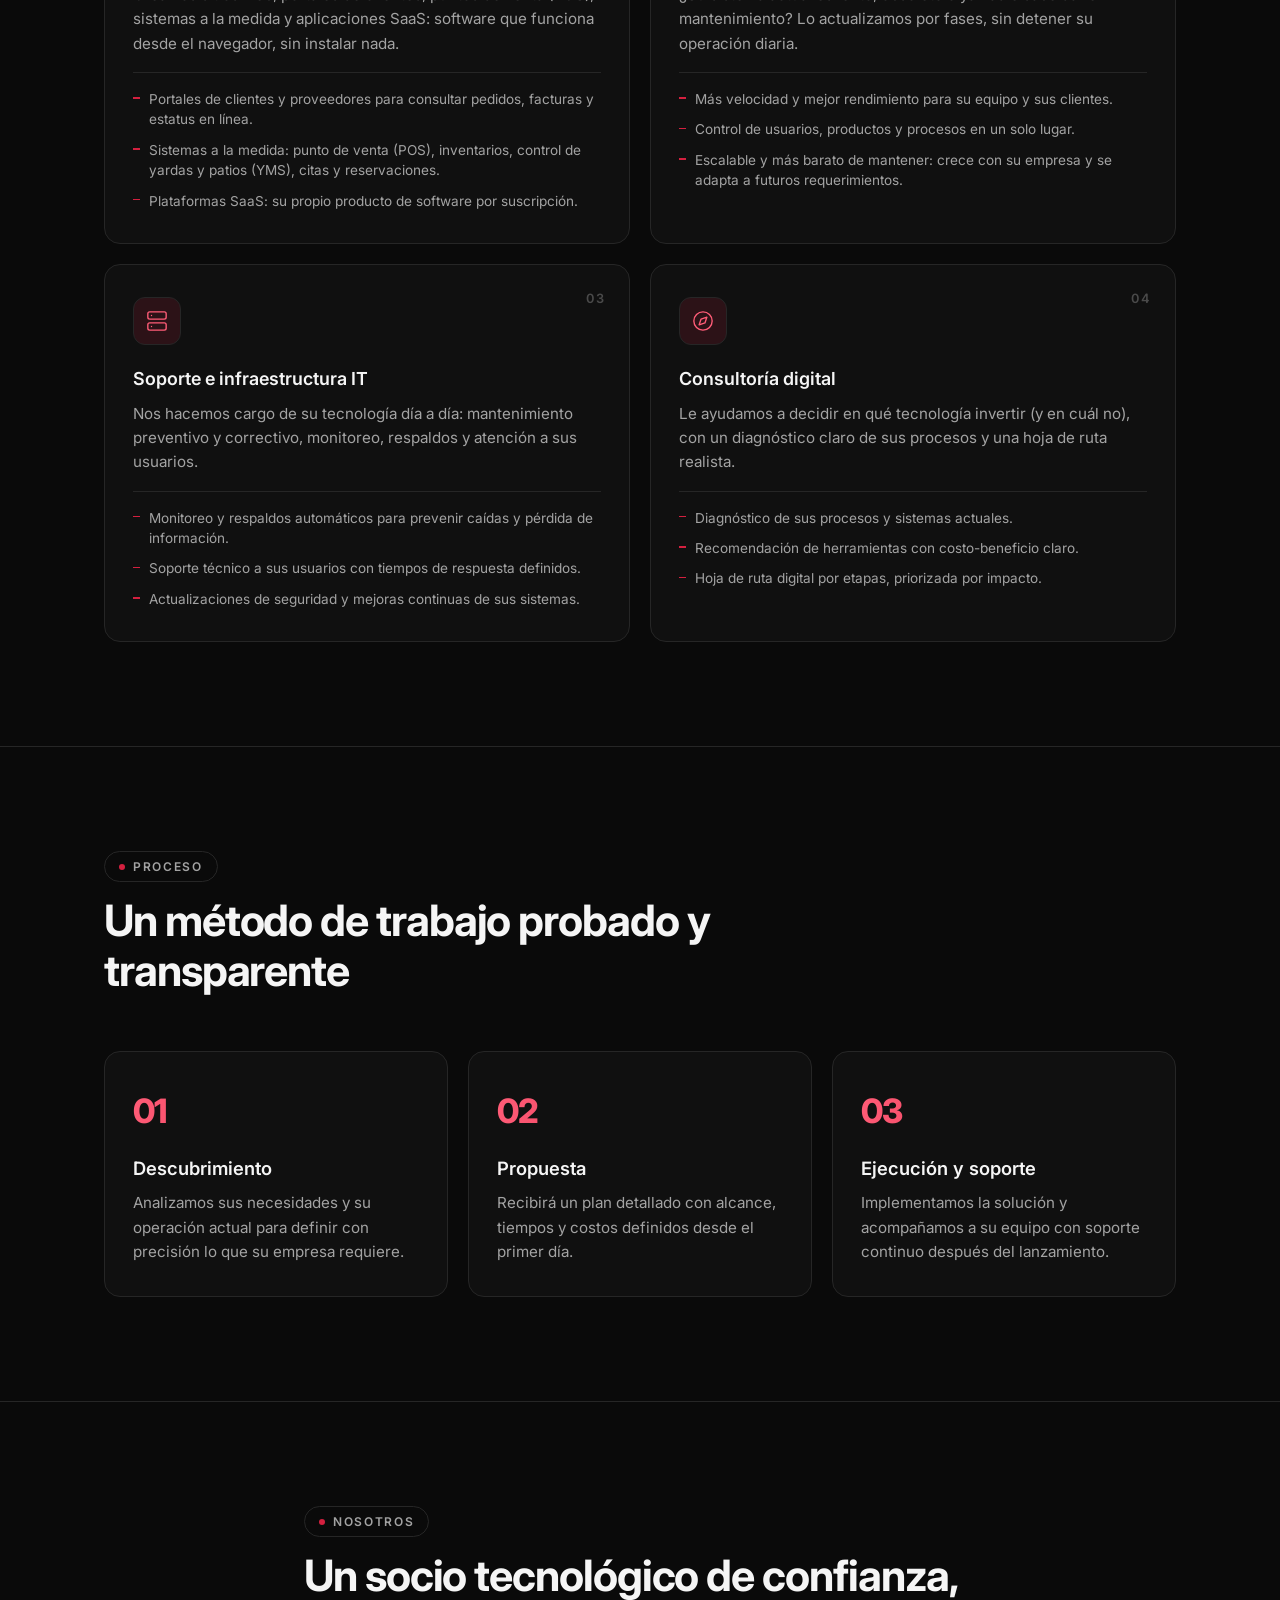
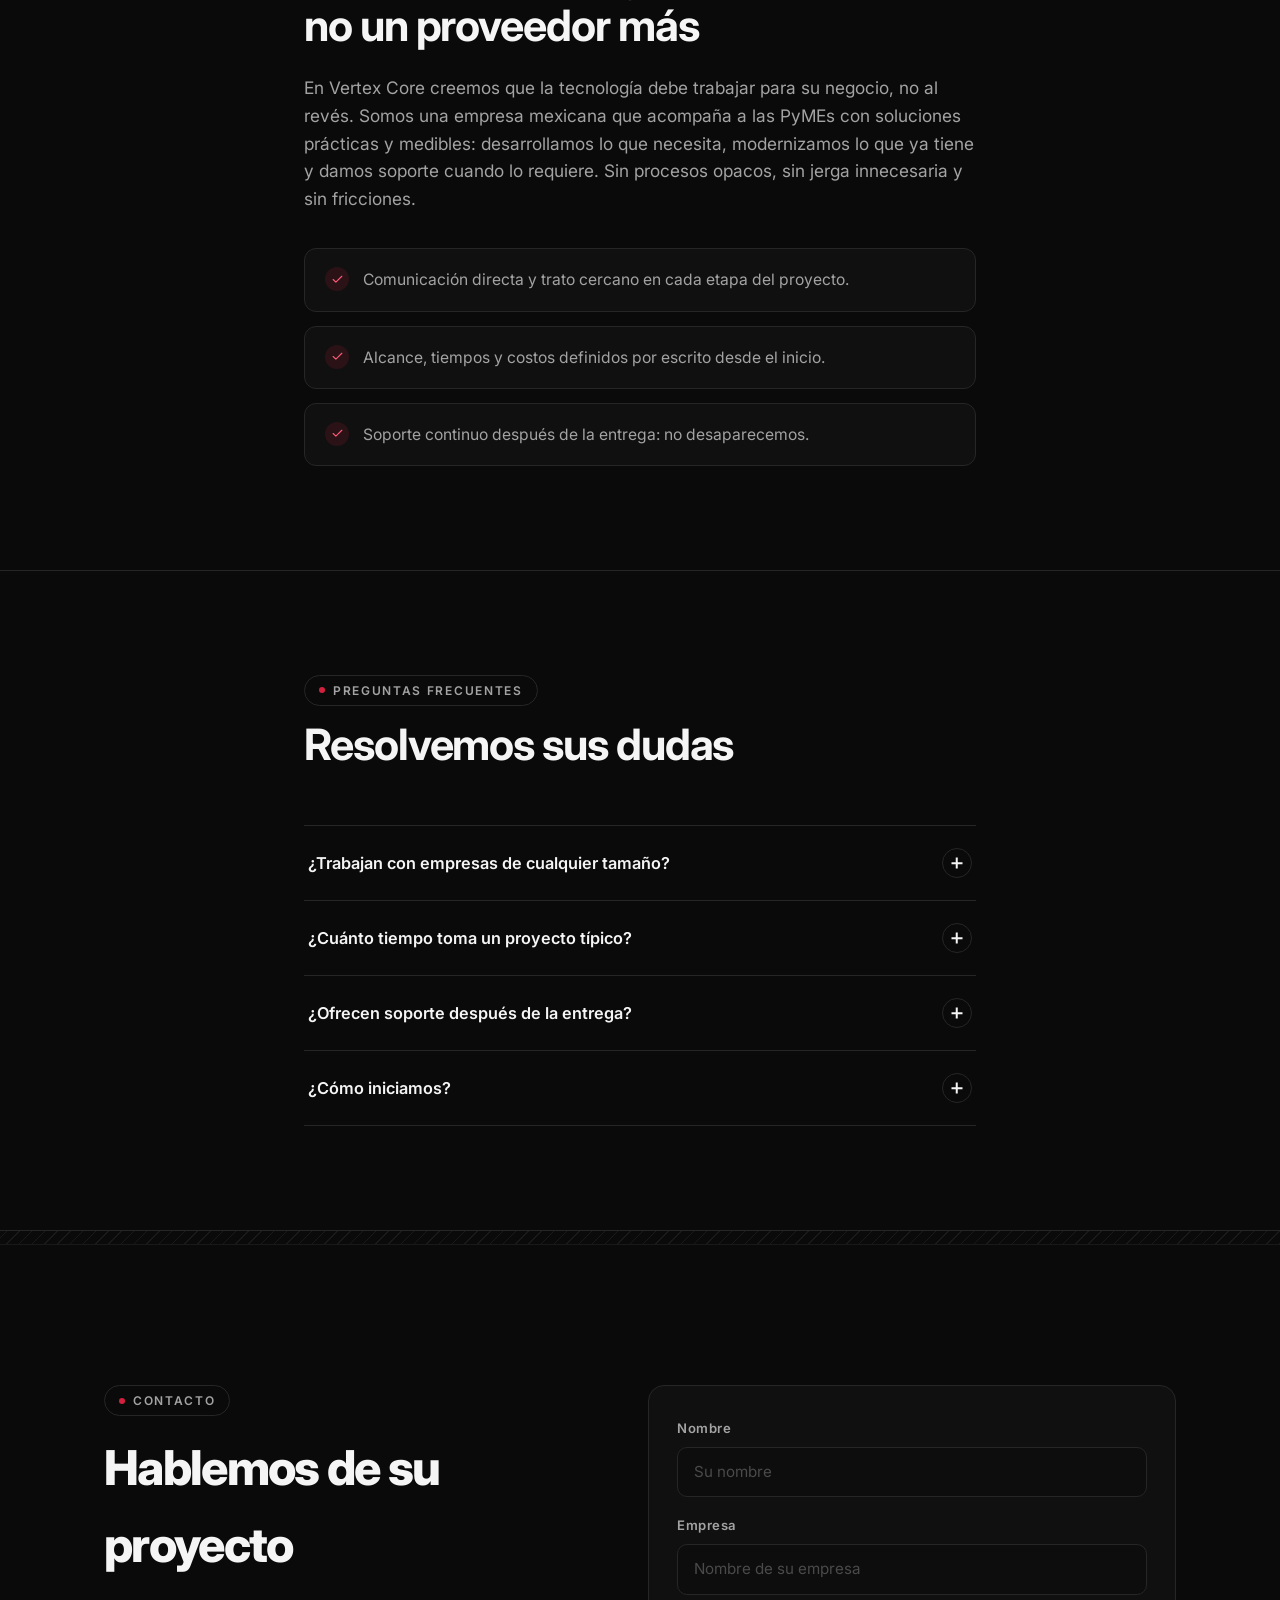
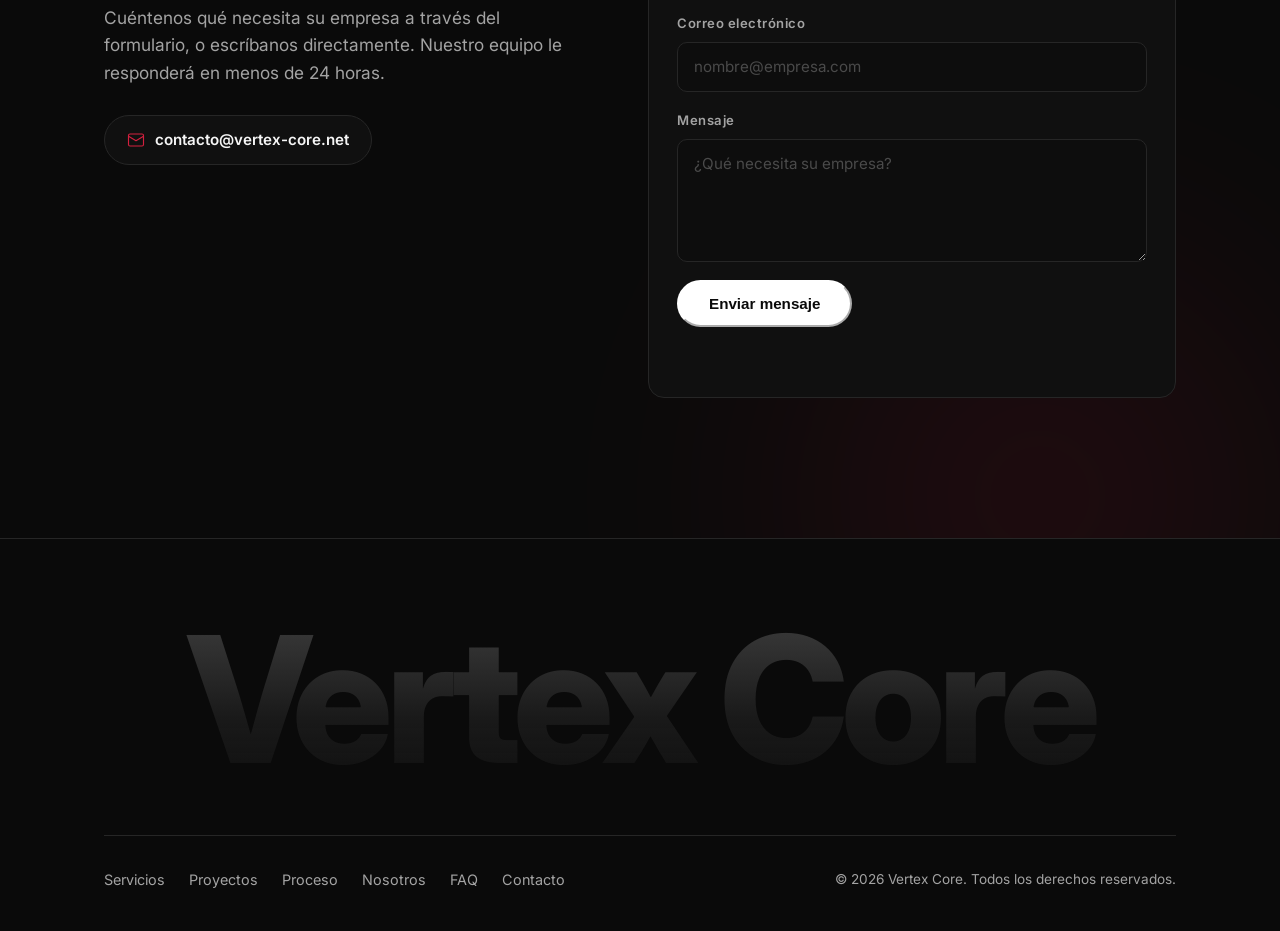
==== commit 978c326c: "fix(contacto): corregir dominio de correo en formulario y mailto El formulario, el mailto y el schem" ====
--- a/index.html
+++ b/index.html
@@ -41,7 +41,7 @@
     "url": "https://vertex-core.net/",
     "logo": "https://vertex-core.net/logo-128.png",
     "description": "Desarrollo web, modernización de sistemas, soporte e infraestructura digital para PyMEs en México.",
-    "email": "contacto@vertexcore.mx",
+    "email": "contacto@vertex-core.net",
     "areaServed": "MX",
     "knowsLanguage": ["es", "en"]
   }
@@ -395,10 +395,9 @@
               o escríbanos directamente. Nuestro equipo le responderá
               en menos de 24 horas.
             </p>
-            <!-- TODO: reemplazar con el correo definitivo (Zoho Mail) antes de publicar -->
-            <a href="mailto:contacto@vertexcore.mx" class="contact__email">
+            <a href="mailto:contacto@vertex-core.net" class="contact__email">
               <svg viewBox="0 0 24 24" fill="none" stroke="currentColor" stroke-width="1.5" stroke-linecap="round" stroke-linejoin="round" aria-hidden="true"><rect x="2" y="4" width="20" height="16" rx="2"/><path d="m22 7-10 6L2 7"/></svg>
-              contacto@vertexcore.mx
+              contacto@vertex-core.net
             </a>
           </div>
 
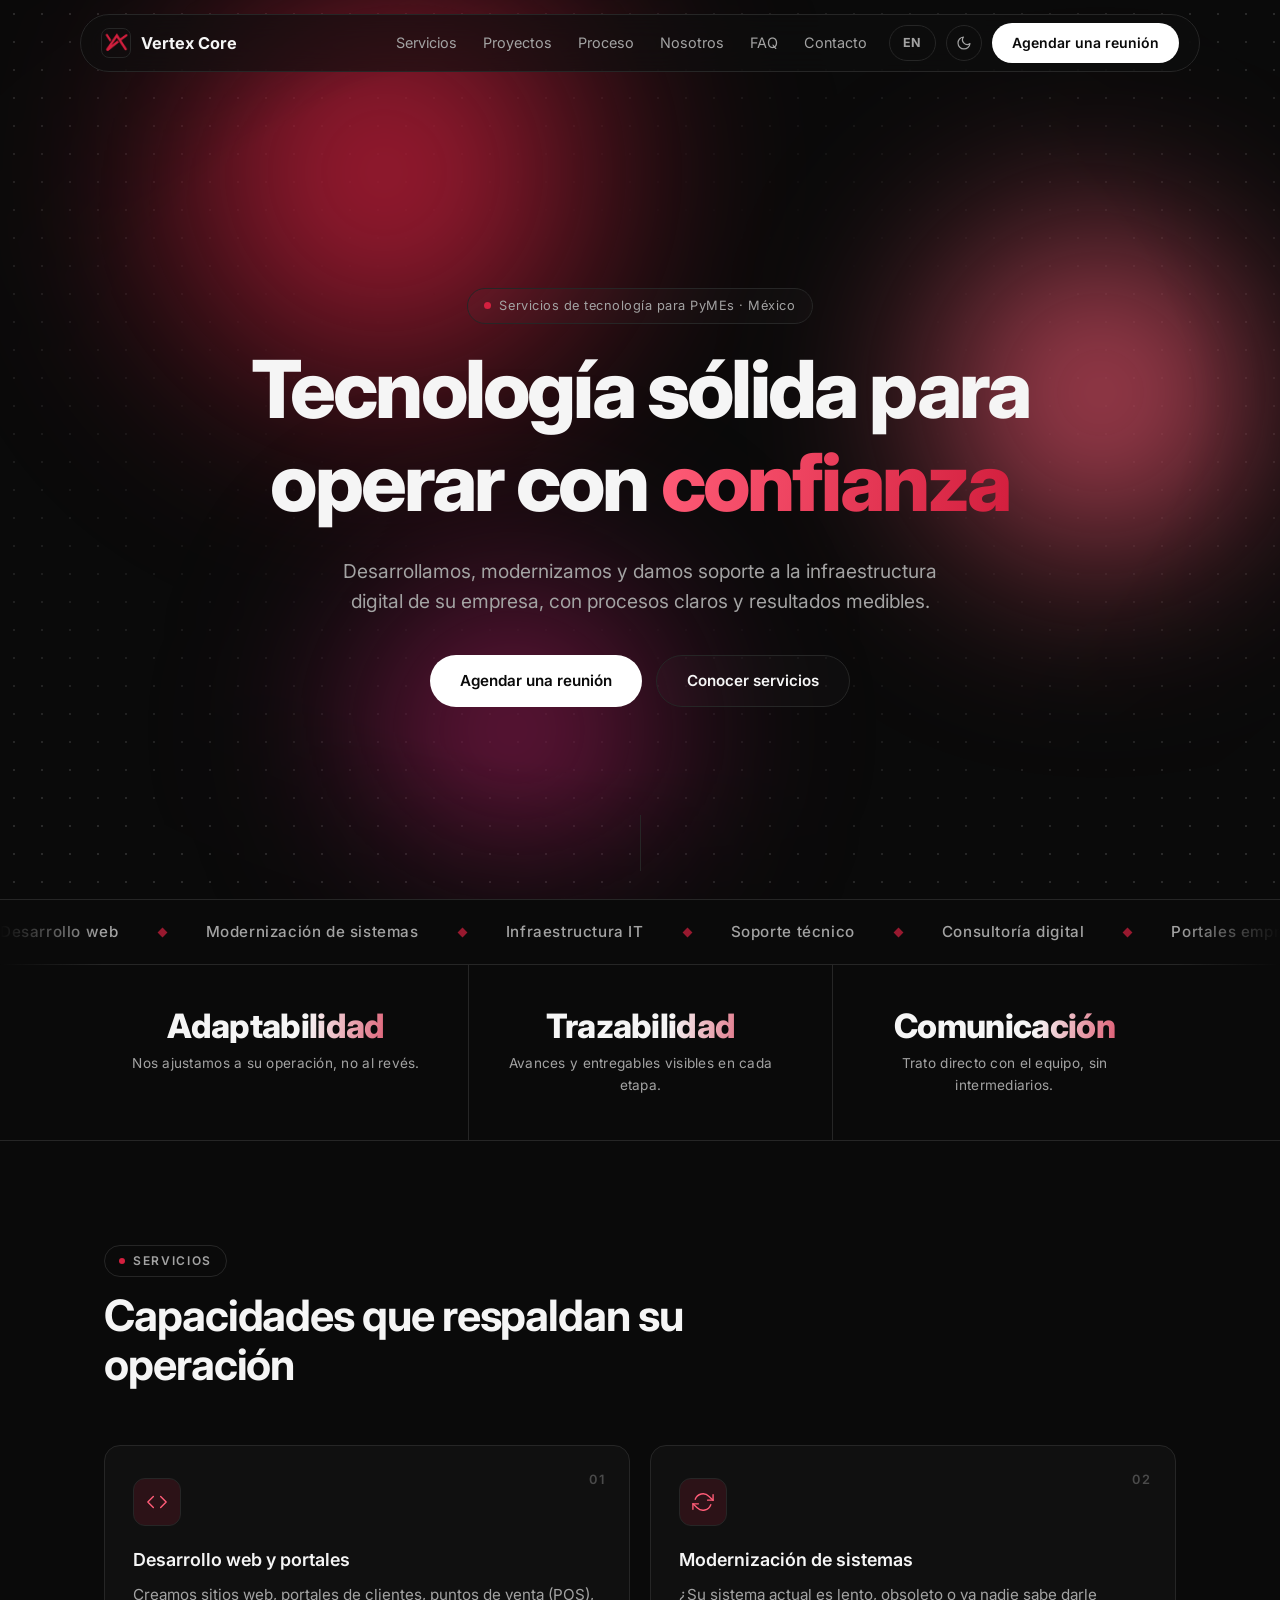
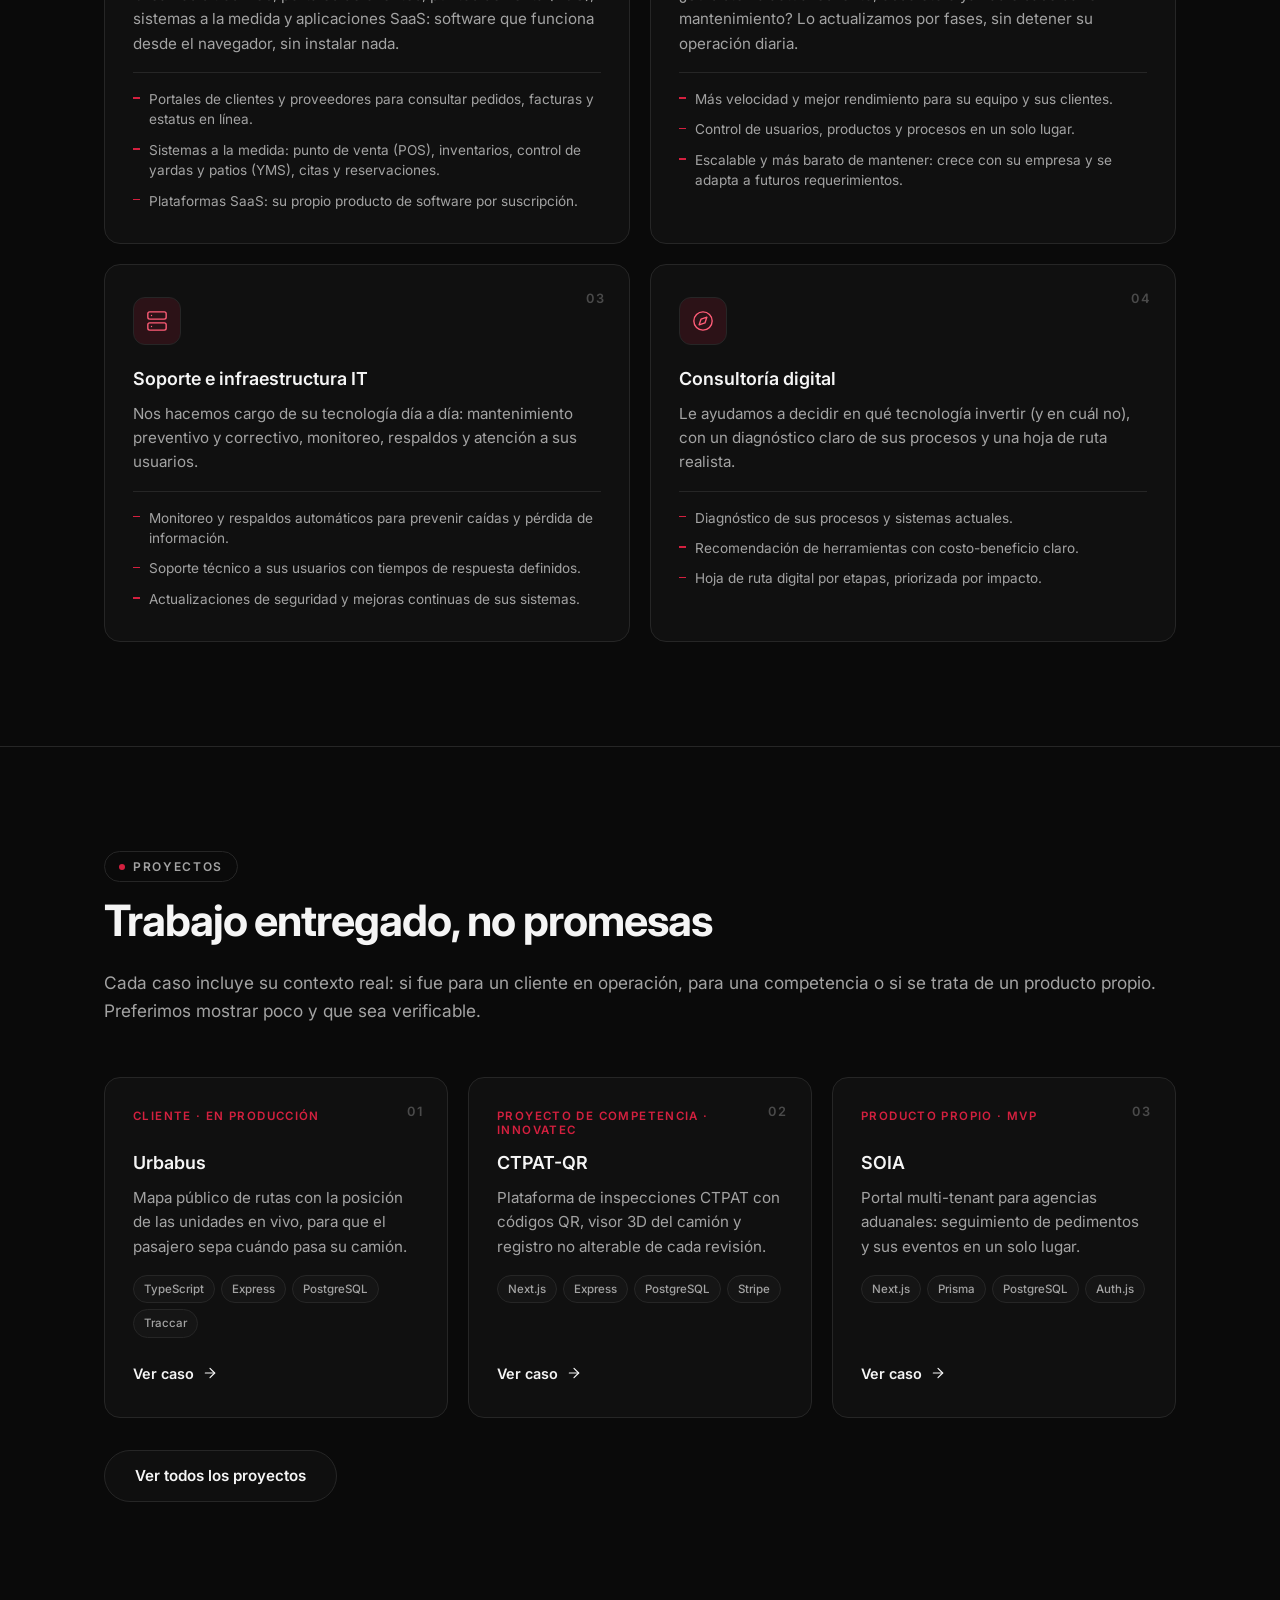
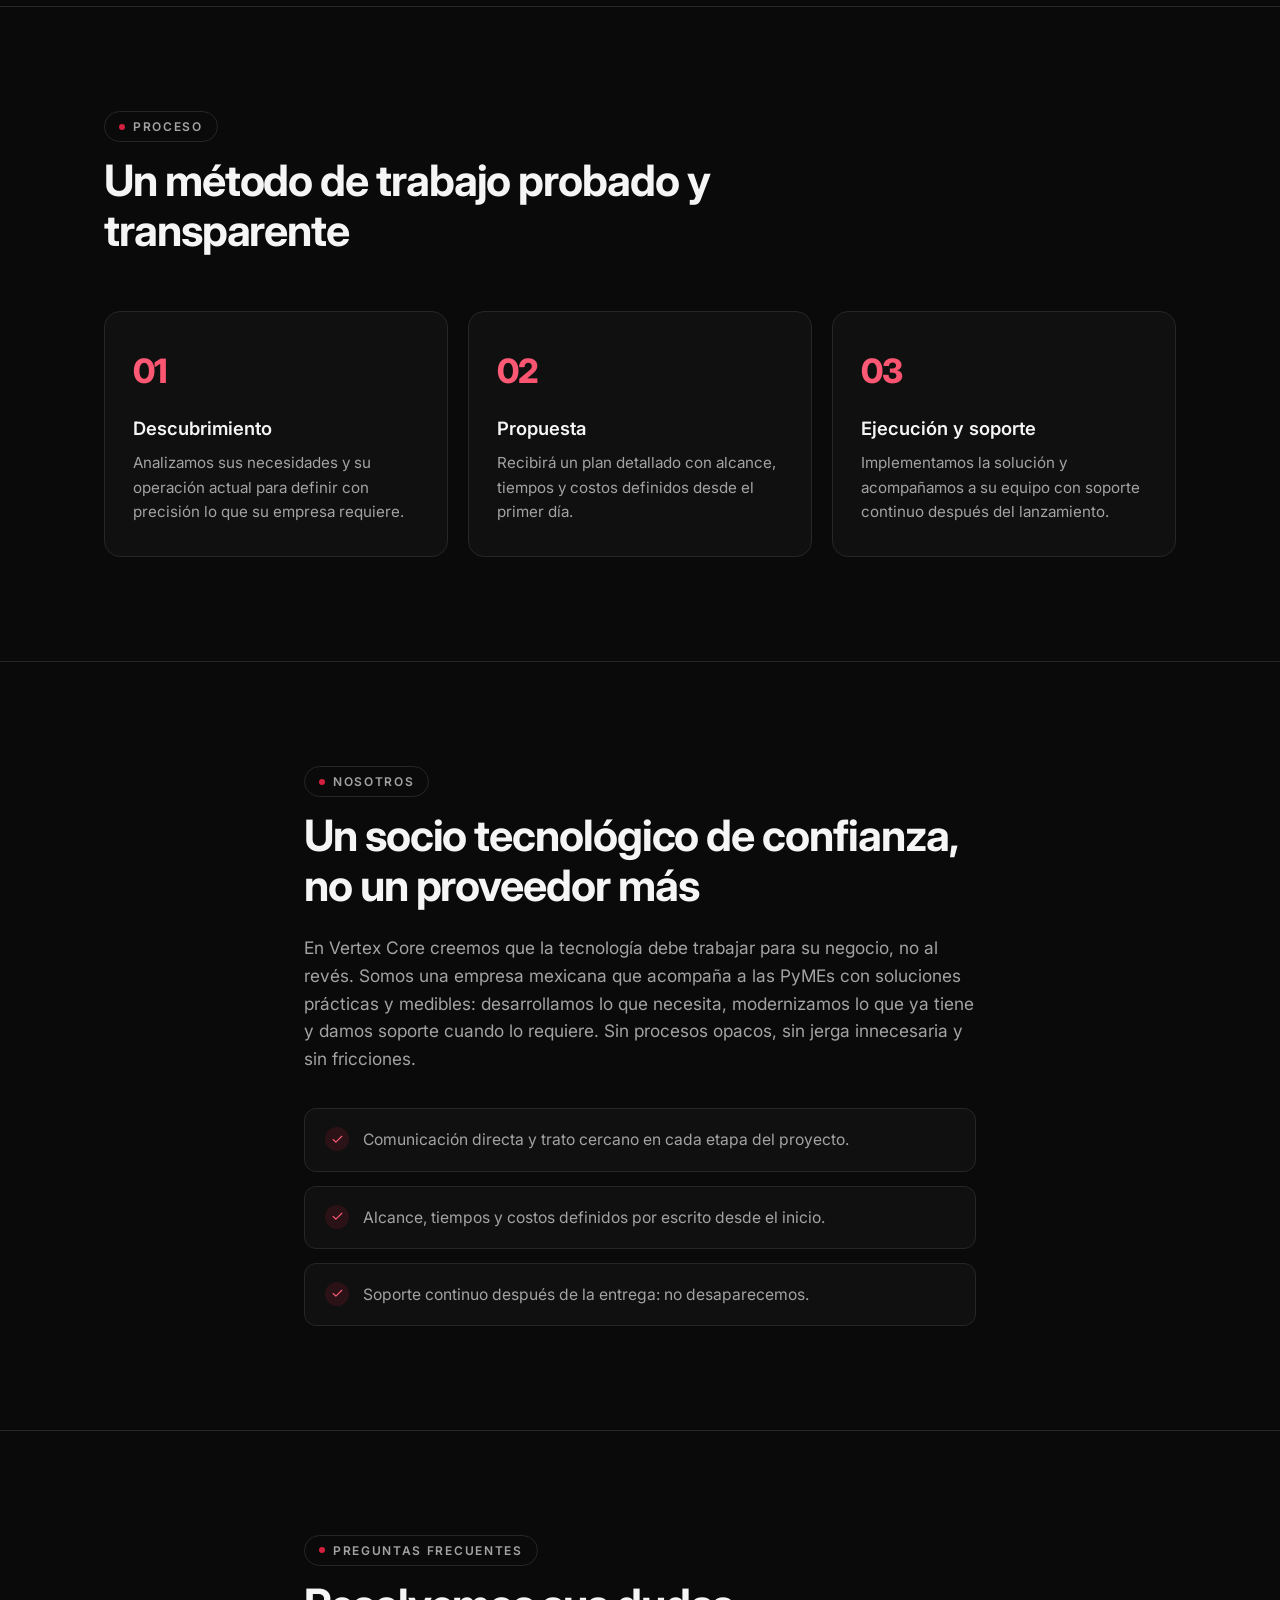
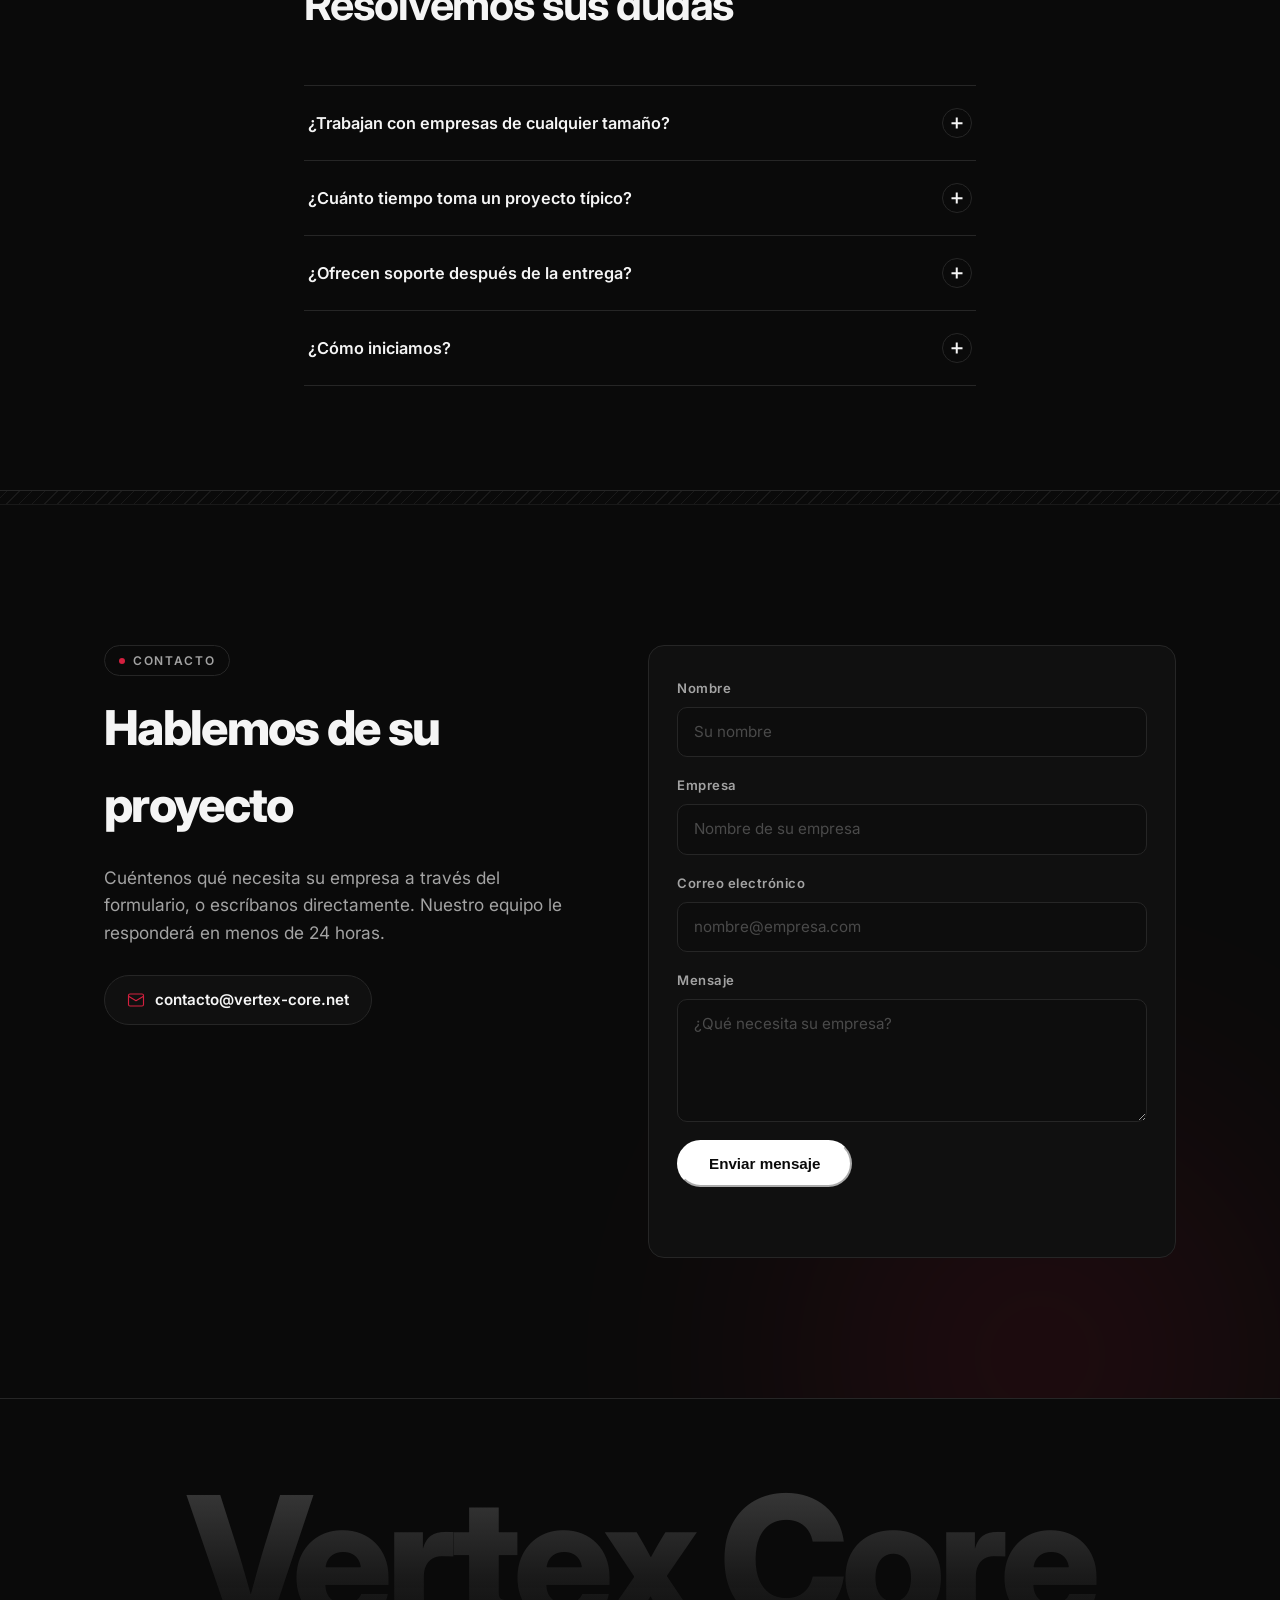
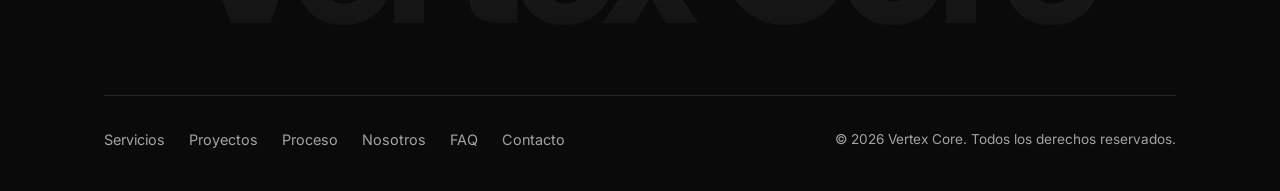
==== commit d66cbc0f: "feat(home): mostrar vista previa de proyectos en la landing page Agrega una sección "Proyectos" en l" ====
--- a/index.html
+++ b/index.html
@@ -73,7 +73,7 @@
       <div class="nav__right">
         <nav class="nav__links" aria-label="Navegación principal">
           <a href="#servicios" data-i18n="nav.services">Servicios</a>
-          <a href="/proyectos/" data-i18n="nav.projects">Proyectos</a>
+          <a href="#proyectos" data-i18n="nav.projects">Proyectos</a>
           <a href="#proceso" data-i18n="nav.process">Proceso</a>
           <a href="#nosotros" data-i18n="nav.about">Nosotros</a>
           <a href="#faq" data-i18n="nav.faq">FAQ</a>
@@ -101,7 +101,7 @@
     <!-- Menú móvil desplegable -->
     <div class="nav__mobile" id="navMobile">
       <a href="#servicios" data-i18n="nav.services">Servicios</a>
-      <a href="/proyectos/" data-i18n="nav.projects">Proyectos</a>
+      <a href="#proyectos" data-i18n="nav.projects">Proyectos</a>
       <a href="#proceso" data-i18n="nav.process">Proceso</a>
       <a href="#nosotros" data-i18n="nav.about">Nosotros</a>
       <a href="#faq" data-i18n="nav.faq">FAQ</a>
@@ -251,6 +251,74 @@
             </ul>
           </article>
         </div>
+      </div>
+    </section>
+
+    <!-- ============ PROYECTOS (vista previa) ============ -->
+    <section class="section" id="proyectos">
+      <div class="container">
+        <div class="section__head reveal">
+          <p class="section__label" data-i18n="pl.label">Proyectos</p>
+          <h2 class="section__title title-reveal">
+            <span class="line"><span class="line__inner line__inner--scroll" data-i18n="pl.title">Trabajo entregado, no promesas</span></span>
+          </h2>
+          <p class="section__text reveal" data-i18n="pl.text">Cada caso incluye su contexto real: si fue para un cliente en operación, para una competencia o si se trata de un producto propio. Preferimos mostrar poco y que sea verificable.</p>
+        </div>
+
+        <div class="grid grid--projects">
+          <article class="card pcard reveal">
+            <span class="card__number">01</span>
+            <p class="pcard__tag" data-i18n="u.tag">Cliente · En producción</p>
+            <h3 class="card__title" data-i18n="u.name">Urbabus</h3>
+            <p class="card__text" data-i18n="u.summary">Mapa público de rutas con la posición de las unidades en vivo, para que el pasajero sepa cuándo pasa su camión.</p>
+            <ul class="chips chips--sm">
+                <li class="chip">TypeScript</li>
+                <li class="chip">Express</li>
+                <li class="chip">PostgreSQL</li>
+                <li class="chip">Traccar</li>
+            </ul>
+            <a class="pcard__link" href="/proyectos/urbabus/">
+              <span data-i18n="pl.view">Ver caso</span>
+              <svg viewBox="0 0 24 24" fill="none" stroke="currentColor" stroke-width="1.8" stroke-linecap="round" stroke-linejoin="round" aria-hidden="true"><line x1="5" y1="12" x2="19" y2="12"/><polyline points="12 5 19 12 12 19"/></svg>
+            </a>
+          </article>
+
+          <article class="card pcard reveal">
+            <span class="card__number">02</span>
+            <p class="pcard__tag" data-i18n="c.tag">Proyecto de competencia · InnovaTec</p>
+            <h3 class="card__title" data-i18n="c.name">CTPAT-QR</h3>
+            <p class="card__text" data-i18n="c.summary">Plataforma de inspecciones CTPAT con códigos QR, visor 3D del camión y registro no alterable de cada revisión.</p>
+            <ul class="chips chips--sm">
+                <li class="chip">Next.js</li>
+                <li class="chip">Express</li>
+                <li class="chip">PostgreSQL</li>
+                <li class="chip">Stripe</li>
+            </ul>
+            <a class="pcard__link" href="/proyectos/ctpat-qr/">
+              <span data-i18n="pl.view">Ver caso</span>
+              <svg viewBox="0 0 24 24" fill="none" stroke="currentColor" stroke-width="1.8" stroke-linecap="round" stroke-linejoin="round" aria-hidden="true"><line x1="5" y1="12" x2="19" y2="12"/><polyline points="12 5 19 12 12 19"/></svg>
+            </a>
+          </article>
+
+          <article class="card pcard reveal">
+            <span class="card__number">03</span>
+            <p class="pcard__tag" data-i18n="s.tag">Producto propio · MVP</p>
+            <h3 class="card__title" data-i18n="s.name">SOIA</h3>
+            <p class="card__text" data-i18n="s.summary">Portal multi-tenant para agencias aduanales: seguimiento de pedimentos y sus eventos en un solo lugar.</p>
+            <ul class="chips chips--sm">
+                <li class="chip">Next.js</li>
+                <li class="chip">Prisma</li>
+                <li class="chip">PostgreSQL</li>
+                <li class="chip">Auth.js</li>
+            </ul>
+            <a class="pcard__link" href="/proyectos/soia/">
+              <span data-i18n="pl.view">Ver caso</span>
+              <svg viewBox="0 0 24 24" fill="none" stroke="currentColor" stroke-width="1.8" stroke-linecap="round" stroke-linejoin="round" aria-hidden="true"><line x1="5" y1="12" x2="19" y2="12"/><polyline points="12 5 19 12 12 19"/></svg>
+            </a>
+          </article>
+        </div>
+
+        <a href="/proyectos/" class="btn btn--secondary" style="margin-top: 32px;" data-i18n="pl.viewAll">Ver todos los proyectos</a>
       </div>
     </section>
 
@@ -438,7 +506,7 @@
       <div class="footer__row">
         <nav class="footer__links" aria-label="Enlaces del pie de página">
           <a href="#servicios" data-i18n="nav.services">Servicios</a>
-          <a href="/proyectos/" data-i18n="nav.projects">Proyectos</a>
+          <a href="#proyectos" data-i18n="nav.projects">Proyectos</a>
           <a href="#proceso" data-i18n="nav.process">Proceso</a>
           <a href="#nosotros" data-i18n="nav.about">Nosotros</a>
           <a href="#faq" data-i18n="nav.faq">FAQ</a>
